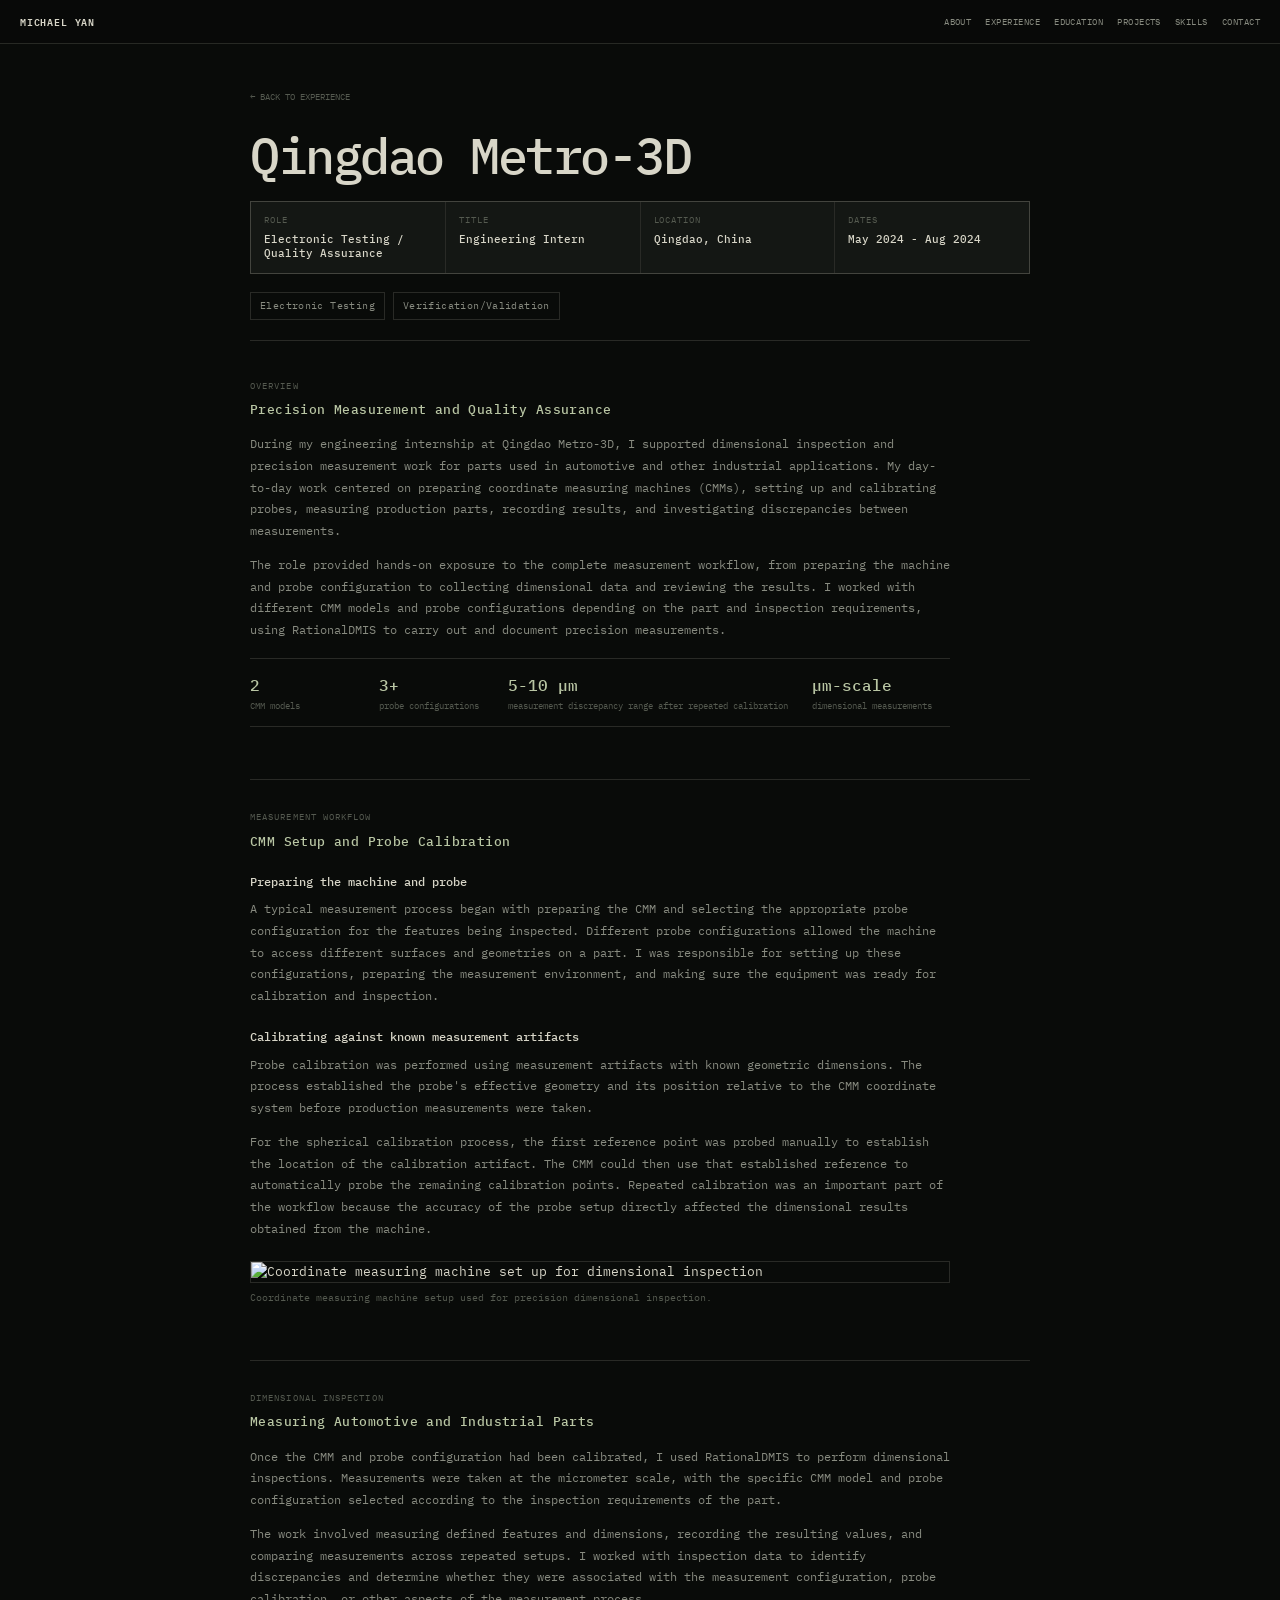
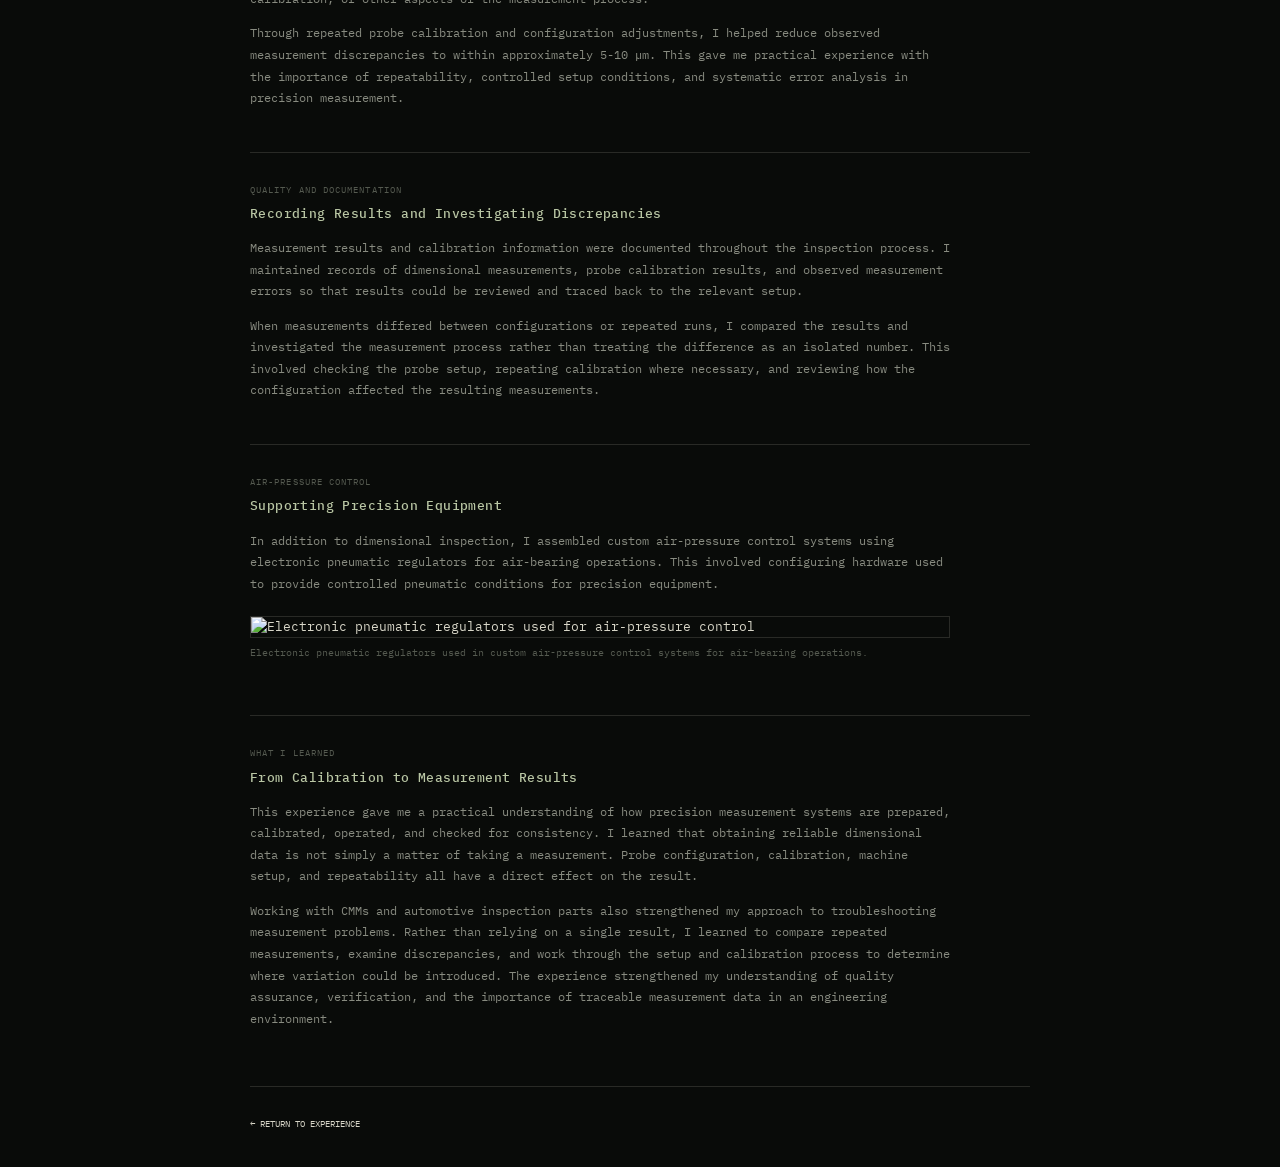
==== experience/qingdao-metro-3d.html @ 8ee35f0a "Add files via upload" ====
<!DOCTYPE html>
<html lang="en">
<head>
  <meta charset="UTF-8">
  <meta name="viewport" content="width=device-width, initial-scale=1.0">
  <meta name="description" content="Qingdao Metro-3D — Michael Yan engineering experience.">
  <title>Qingdao Metro-3D | Michael Yan</title>
  <link rel="stylesheet" href="../style.css">
</head>
<body>
  <div class="background" aria-hidden="true"></div>

  <header class="topbar">
    <a href="../index.html#about" class="wordmark">MICHAEL YAN</a>
    <nav class="topnav" aria-label="Main navigation">
      <a href="../index.html#about">ABOUT</a>
      <a href="../index.html#experience">EXPERIENCE</a>
      <a href="../index.html#education">EDUCATION</a>
      <a href="../index.html#projects">PROJECTS</a>
      <a href="../index.html#skills">SKILLS</a>
      <a href="../index.html#contact">CONTACT</a>
    </nav>
  </header>

  <main class="project-page">
    <div class="project-wrap">
      <a class="project-crumb" href="../index.html#experience">← BACK TO EXPERIENCE</a>

      <header class="project-header">
        <h1>Qingdao Metro-3D</h1>

        <div class="experience-meta-grid">
          <div class="experience-meta-item">
            <span>ROLE</span>
            <strong>Electronic Testing / Quality Assurance</strong>
          </div>
          <div class="experience-meta-item">
            <span>TITLE</span>
            <strong>Engineering Intern</strong>
          </div>
          <div class="experience-meta-item">
            <span>LOCATION</span>
            <strong>Qingdao, China</strong>
          </div>
          <div class="experience-meta-item">
            <span>DATES</span>
            <strong>May 2024 - Aug 2024</strong>
          </div>
        </div>

        <div class="experience-skills" aria-label="Skills">
          <span class="experience-skill">Electronic Testing</span>
          <span class="experience-skill">Verification/Validation</span>
        </div>
      </header>

      <div class="experience-content">

        <section class="experience-section">
          <div class="experience-kicker">OVERVIEW</div>
          <h2>Precision Measurement and Quality Assurance</h2>
          <p>
            During my engineering internship at Qingdao Metro-3D, I supported dimensional
            inspection and precision measurement work for parts used in automotive and
            other industrial applications. My day-to-day work centered on preparing
            coordinate measuring machines (CMMs), setting up and calibrating probes,
            measuring production parts, recording results, and investigating discrepancies
            between measurements.
          </p>
          <p>
            The role provided hands-on exposure to the complete measurement workflow,
            from preparing the machine and probe configuration to collecting dimensional
            data and reviewing the results. I worked with different CMM models and probe
            configurations depending on the part and inspection requirements, using
            RationalDMIS to carry out and document precision measurements.
          </p>

          <div class="experience-stat-row">
            <div class="experience-stat">
              <strong>2</strong>
              <span>CMM models</span>
            </div>
            <div class="experience-stat">
              <strong>3+</strong>
              <span>probe configurations</span>
            </div>
            <div class="experience-stat">
              <strong>5-10 µm</strong>
              <span>measurement discrepancy range after repeated calibration</span>
            </div>
            <div class="experience-stat">
              <strong>µm-scale</strong>
              <span>dimensional measurements</span>
            </div>
          </div>
        </section>

        <section class="experience-section">
          <div class="experience-kicker">MEASUREMENT WORKFLOW</div>
          <h2>CMM Setup and Probe Calibration</h2>

          <h3>Preparing the machine and probe</h3>
          <p>
            A typical measurement process began with preparing the CMM and selecting the
            appropriate probe configuration for the features being inspected. Different
            probe configurations allowed the machine to access different surfaces and
            geometries on a part. I was responsible for setting up these configurations,
            preparing the measurement environment, and making sure the equipment was
            ready for calibration and inspection.
          </p>

          <h3>Calibrating against known measurement artifacts</h3>
          <p>
            Probe calibration was performed using measurement artifacts with known
            geometric dimensions. The process established the probe's effective geometry
            and its position relative to the CMM coordinate system before production
            measurements were taken.
          </p>
          <p>
            For the spherical calibration process, the first reference point was probed
            manually to establish the location of the calibration artifact. The CMM could
            then use that established reference to automatically probe the remaining
            calibration points. Repeated calibration was an important part of the workflow
            because the accuracy of the probe setup directly affected the dimensional
            results obtained from the machine.
          </p>

          <figure class="experience-figure">
            <img src="images/cmm-inspection-setup.png"
                 alt="Coordinate measuring machine set up for dimensional inspection">
            <figcaption>
              Coordinate measuring machine setup used for precision dimensional inspection.
            </figcaption>
          </figure>
        </section>

        <section class="experience-section">
          <div class="experience-kicker">DIMENSIONAL INSPECTION</div>
          <h2>Measuring Automotive and Industrial Parts</h2>
          <p>
            Once the CMM and probe configuration had been calibrated, I used RationalDMIS
            to perform dimensional inspections. Measurements were taken at the micrometer
            scale, with the specific CMM model and probe configuration selected according
            to the inspection requirements of the part.
          </p>
          <p>
            The work involved measuring defined features and dimensions, recording the
            resulting values, and comparing measurements across repeated setups. I worked
            with inspection data to identify discrepancies and determine whether they were
            associated with the measurement configuration, probe calibration, or other
            aspects of the measurement process.
          </p>
          <p>
            Through repeated probe calibration and configuration adjustments, I helped
            reduce observed measurement discrepancies to within approximately 5-10 µm.
            This gave me practical experience with the importance of repeatability,
            controlled setup conditions, and systematic error analysis in precision
            measurement.
          </p>
        </section>

        <section class="experience-section">
          <div class="experience-kicker">QUALITY AND DOCUMENTATION</div>
          <h2>Recording Results and Investigating Discrepancies</h2>
          <p>
            Measurement results and calibration information were documented throughout
            the inspection process. I maintained records of dimensional measurements,
            probe calibration results, and observed measurement errors so that results
            could be reviewed and traced back to the relevant setup.
          </p>
          <p>
            When measurements differed between configurations or repeated runs, I compared
            the results and investigated the measurement process rather than treating the
            difference as an isolated number. This involved checking the probe setup,
            repeating calibration where necessary, and reviewing how the configuration
            affected the resulting measurements.
          </p>
        </section>

        <section class="experience-section">
          <div class="experience-kicker">AIR-PRESSURE CONTROL</div>
          <h2>Supporting Precision Equipment</h2>
          <p>
            In addition to dimensional inspection, I assembled custom air-pressure control
            systems using electronic pneumatic regulators for air-bearing operations. This
            involved configuring hardware used to provide controlled pneumatic conditions
            for precision equipment.
          </p>

          <figure class="experience-figure">
            <img src="images/air-pressure-regulators.jpg"
                 alt="Electronic pneumatic regulators used for air-pressure control">
            <figcaption>
              Electronic pneumatic regulators used in custom air-pressure control systems
              for air-bearing operations.
            </figcaption>
          </figure>
        </section>

        <section class="experience-section">
          <div class="experience-kicker">WHAT I LEARNED</div>
          <h2>From Calibration to Measurement Results</h2>
          <p>
            This experience gave me a practical understanding of how precision measurement
            systems are prepared, calibrated, operated, and checked for consistency. I
            learned that obtaining reliable dimensional data is not simply a matter of
            taking a measurement. Probe configuration, calibration, machine setup, and
            repeatability all have a direct effect on the result.
          </p>
          <p>
            Working with CMMs and automotive inspection parts also strengthened my approach
            to troubleshooting measurement problems. Rather than relying on a single result,
            I learned to compare repeated measurements, examine discrepancies, and work
            through the setup and calibration process to determine where variation could
            be introduced. The experience strengthened my understanding of quality assurance,
            verification, and the importance of traceable measurement data in an engineering
            environment.
          </p>
        </section>

      </div>

      <div class="project-footer">
        <a class="back-next" href="../index.html#experience">← RETURN TO EXPERIENCE</a>
      </div>
    </div>
  </main>
</body>
</html>
---- style.css ----
@import url('https://fonts.googleapis.com/css2?family=IBM+Plex+Mono:wght@400;500;600&display=swap');

:root {
  --bg: #090b09;
  --panel: rgba(13, 16, 13, .72);
  --text: #d8d6c8;
  --muted: #888b80;
  --dim: #555a50;
  --line: rgba(205, 205, 185, .16);
  --accent: #b9c6a4;
  --max: 820px;
}

* { box-sizing: border-box; margin: 0; padding: 0; }
html { scroll-behavior: smooth; background: var(--bg); }
body {
  color: var(--text);
  background: var(--bg);
  font-family: "IBM Plex Mono", monospace;
  line-height: 1.5;
  font-size: 13px;
}
a { color: inherit; text-decoration: none; }

.background {
  position: fixed;
  inset: 0;
  z-index: -1;
  background:
    radial-gradient(circle at 70% 10%, rgba(82, 99, 76, .12), transparent 34%),
    radial-gradient(circle at 10% 80%, rgba(70, 77, 62, .09), transparent 32%),
    linear-gradient(135deg, #0b0e0b, #121712 55%, #080a08);
}
.background::after {
  content: "";
  position: absolute;
  inset: 0;
  opacity: .035;
  background: repeating-linear-gradient(0deg, transparent 0 4px, #fff 5px);
  pointer-events: none;
}

.topbar {
  position: sticky;
  top: 0;
  z-index: 10;
  min-height: 44px;
  display: flex;
  align-items: center;
  justify-content: space-between;
  gap: 24px;
  padding: 0 20px;
  background: rgba(8, 10, 8, .88);
  border-bottom: 1px solid var(--line);
  backdrop-filter: blur(10px);
}
.wordmark { font-weight: 600; letter-spacing: .08em; font-size: .64rem; }
.topnav { display: flex; flex-wrap: wrap; justify-content: flex-end; gap: 14px; }
.topnav a { color: var(--muted); font-size: .58rem; letter-spacing: .05em; }
.topnav a:hover { color: var(--text); }

main { width: min(var(--max), calc(100% - 40px)); margin: 0 auto; }
.intro { min-height: 45vh; display: flex; flex-direction: column; justify-content: center; padding: 42px 0 36px; }
.status { color: var(--dim); font-size: .58rem; letter-spacing: .12em; }
h1 { margin: 6px 0 8px; font-size: clamp(1.9rem, 5vw, 3.3rem); line-height: .95; font-weight: 500; letter-spacing: -.05em; }
.intro-role { color: var(--accent); font-size: .64rem; }
.intro-text { max-width: 650px; margin-top: 10px; color: var(--muted); font-size: .72rem; }
.quick-links { display: flex; gap: 16px; flex-wrap: wrap; margin-top: 14px; }
.quick-links a { color: var(--text); font-size: .64rem; border-bottom: 1px solid var(--line); padding-bottom: 4px; }
.quick-links a:hover { color: var(--accent); border-color: var(--accent); }

.section { padding: 28px 0; scroll-margin-top: 70px; }
.section.compact { padding: 22px 0; }
.section-head { display: flex; align-items: baseline; gap: 12px; margin-bottom: 10px; }
.section-head span { color: var(--dim); font-size: .58rem; }
h2 { font-size: .92rem; font-weight: 500; letter-spacing: .02em; }
h3 { font-size: .9rem; font-weight: 500; }
p { color: var(--muted); font-size: .75rem; }
.muted { color: var(--dim); font-size: .58rem; white-space: nowrap; }

.simple-row { display: flex; justify-content: space-between; align-items: flex-start; gap: 30px; padding: 9px 0; }
.simple-row p { margin-top: 6px; max-width: 700px; }


.experience-row {
  display: grid;
  grid-template-columns: 1fr 28px;
  gap: 14px;
  align-items: start;
  padding: 11px 4px;
  border-bottom: 1px solid var(--line);
}
.experience-row:hover { background: rgba(180, 190, 160, .035); }
.experience-main p { max-width: 700px; margin-top: 8px; }
.experience-row:hover .arrow { color: var(--accent); }

.project-row { display: grid; grid-template-columns: 1fr 28px; gap: 14px; align-items: start; padding: 11px 4px; border-bottom: 1px solid var(--line); }
.project-row:hover { background: rgba(180, 190, 160, .035); }
.project-row h3 { margin-bottom: 4px; }
.project-row p { max-width: 680px; }
.arrow { color: var(--dim); font-size: .9rem; }
.project-row:hover .arrow { color: var(--accent); }

.skill-line { display: grid; grid-template-columns: 110px 1fr; gap: 14px; padding: 6px 0; border-bottom: 1px solid var(--line); }
.skill-line span { color: var(--text); font-size: .64rem; }
.skill-line p { font-size: .7rem; }

.contact { padding-bottom: 35px; }
.contact > p { max-width: 600px; }
.contact-links { display: flex; flex-wrap: wrap; gap: 22px; margin-top: 10px; }
.contact-links a { color: var(--text); font-size: .64rem; }
.contact-links a:hover { color: var(--accent); }

footer { padding: 16px; border-top: 1px solid var(--line); color: var(--dim); text-align: center; font-size: .55rem; letter-spacing: .08em; }

/* Project detail pages */
.project-page { min-height: 100vh; }
.project-wrap { width: min(780px, 100%); margin: 0 auto; padding: 42px 0 36px; }
.project-crumb { color: var(--dim); font-size: .58rem; }
.project-crumb:hover { color: var(--text); }
.project-header { padding: 26px 0 20px; border-bottom: 1px solid var(--line); }
.project-header h1 { font-size: clamp(1.8rem, 5vw, 3.1rem); margin: 0 0 8px; }
.project-intro { max-width: 650px; font-size: .82rem; color: var(--muted); }
.project-section-title { margin: 20px 0 8px; color: var(--dim); font-size: .58rem; letter-spacing: .1em; }
.detail-grid { display: grid; grid-template-columns: repeat(2, 1fr); gap: 1px; background: var(--line); border: 1px solid var(--line); }
.detail-box { padding: 13px; background: var(--panel); }
.detail-box h2 { font-size: .7rem; color: var(--text); margin-bottom: 10px; letter-spacing: .06em; }
.detail-box p { font-size: .7rem; }
.project-footer { display: flex; justify-content: space-between; gap: 20px; padding-top: 30px; margin-top: 14px; border-top: 1px solid var(--line); }
.back-next { font-size: .58rem; }
.back-next:hover { color: var(--accent); }

@media (max-width: 700px) {
  .topbar { padding: 9px 15px; align-items: center; }
  .topnav { gap: 8px 12px; }
  .topnav a { font-size: .55rem; }
  main { width: min(100% - 30px, var(--max)); }
  .intro { min-height: 52vh; padding: 48px 0 35px; }
  .simple-row { display: block; }
  .muted { display: block; margin-top: 12px; }
  .detail-grid { grid-template-columns: 1fr; }
  .project-wrap { padding: 50px 15px 45px; }
  .project-header { padding-top: 32px; }
}

@media (prefers-reduced-motion: reduce) { html { scroll-behavior: auto; } }

/* v8 refinements */
.section { margin-top: 72px; margin-bottom: 72px; }
.section-heading { margin-bottom: 22px; }
.education-entry, .experience-entry { padding: 18px 0; }
.experience-header { display:flex; justify-content:space-between; align-items:baseline; gap:28px; }
.experience-header h3 { margin:0; font-weight:500; }
.experience-meta { display:flex; justify-content:space-between; gap:20px; margin-top:5px; font-size:.86rem; opacity:.7; }
.coursework { margin-top:30px; }
.course-list { display:grid; grid-template-columns:repeat(2,minmax(0,1fr)); gap:18px 34px; }
.course { padding-top:12px; border-top:1px solid rgba(255,255,255,.12); }
.course strong { font-weight:500; }
.course p { margin:5px 0 0; line-height:1.45; opacity:.72; }
@media (max-width:700px) {
  .section { margin-top:54px; margin-bottom:54px; }
  .experience-header, .experience-meta { flex-direction:column; gap:4px; }
  .course-list { grid-template-columns:1fr; }
}

/* v9 refinements: compact technical portfolio, inspired by the reference site's hierarchy */
.section { margin-top: 82px; margin-bottom: 82px; }
.section-heading { display:flex; align-items:center; gap:14px; margin-bottom:24px; }
.section-heading h2 { margin:0; font-size:.78rem; letter-spacing:.16em; font-weight:500; }
.section-rule { height:1px; flex:1; background:rgba(255,255,255,.14); }
.education-header, .experience-header { display:flex; align-items:baseline; justify-content:space-between; gap:24px; }
.education-header h3, .experience-header h3 { margin:0; font-weight:500; }
.education-header span, .experience-meta { color:rgba(255,255,255,.64); font-size:.82rem; }
.experience-meta { display:flex; justify-content:space-between; margin-top:5px; }
.coursework { margin-top:34px; }
.coursework > h3 { margin:0 0 16px; font-size:.76rem; letter-spacing:.12em; text-transform:uppercase; font-weight:500; }
.course-list { display:grid; grid-template-columns:repeat(2,minmax(0,1fr)); gap:20px 36px; }
.course { border-top:1px solid rgba(255,255,255,.14); padding-top:12px; }
.course strong { font-weight:500; }
.course p { margin:5px 0 0; color:rgba(255,255,255,.64); line-height:1.5; }
.skills-list > div { padding:12px 0; }
.skills-list > div + div { border-top:1px solid rgba(255,255,255,.14); }
.skills-list > div:last-child { border-bottom:1px solid rgba(255,255,255,.14); }
.skills-list span { display:block; font-size:.72rem; letter-spacing:.12em; opacity:.65; }
.skills-list p { margin:4px 0 0; }
@media (max-width:700px) {
  .section { margin-top:58px; margin-bottom:58px; 
  .experience-row { grid-template-columns: 1fr; }
  .experience-row .arrow { display: none; }
}
  .education-header, .experience-header, .experience-meta { flex-direction:column; align-items:flex-start; gap:5px; }
  .course-list { grid-template-columns:1fr; }
}


/* v11 refinements */
.education-entry {
  padding-top: 0;
}

.contact-location {
  display: flex;
  align-items: baseline;
  gap: 14px;
  padding: 12px 0;
  border-top: 1px solid var(--line);
  border-bottom: 1px solid var(--line);
}

.contact-location span {
  font-size: .64rem;
  letter-spacing: .12em;
  color: var(--dim);
}

.contact-location strong {
  font-size: .72rem;
  font-weight: 500;
}

.contact-links {
  margin-top: 16px;
  gap: 18px 22px;
}

@media (max-width:700px) {
  .contact-location {
    align-items: flex-start;
    flex-direction: column;
    gap: 4px;
  }
}

/* v12 contact header refinement */
.contact-intro {
  padding-top: 0;
}

.contact-intro p {
  margin: 0;
}

/* v13 project write-up / article */
.write-up { margin-top: 8px; }
.article-section { padding-top: 30px; margin-top: 30px; border-top: 1px solid var(--line); }
.article-section:first-child { margin-top: 0; }
.article-kicker { color: var(--dim); font-size: .58rem; letter-spacing: .12em; margin-bottom: 6px; }
.article-section h2 { font-size: .82rem; letter-spacing: .04em; font-weight: 500; color: var(--accent); margin-bottom: 14px; }
.article-section h3 { font-size: .76rem; font-weight: 500; color: var(--text); margin: 24px 0 8px; }
.article-section p { color: var(--muted); font-size: .78rem; line-height: 1.75; max-width: 700px; margin-bottom: 13px; }
.article-section ul { max-width: 700px; margin: 0 0 13px; padding-left: 18px; }
.article-section li { color: var(--muted); font-size: .78rem; line-height: 1.7; margin-bottom: 8px; }
.article-section strong { color: var(--text); font-weight: 500; }
.stat-row { display: flex; flex-wrap: wrap; gap: 24px; margin: 6px 0 20px; padding: 14px 0; border-top: 1px solid var(--line); border-bottom: 1px solid var(--line); max-width: 700px; }
.stat-row div { min-width: 120px; }
.stat-row strong { display: block; font-size: 1rem; color: var(--accent); font-weight: 500; }
.stat-row span { font-size: .6rem; color: var(--dim); letter-spacing: .06em; }

.article-figure { margin: 20px 0 24px; max-width: 720px; }
.article-figure.figure-pair { display: grid; grid-template-columns: 1fr 1fr; gap: 14px; max-width: 720px; }
.image-placeholder {
  border: 1px dashed var(--line);
  background: rgba(185, 198, 164, .035);
  color: var(--dim);
  font-size: .62rem;
  letter-spacing: .03em;
  line-height: 1.6;
  padding: 30px 16px;
  text-align: center;
  min-height: 90px;
  display: flex;
  align-items: center;
  justify-content: center;
}
.image-placeholder b { color: var(--muted); font-weight: 500; }
.article-figure figcaption { margin-top: 8px; font-size: .62rem; color: var(--dim); line-height: 1.5; }

@media (max-width: 700px) {
  .article-figure.figure-pair { grid-template-columns: 1fr; }
}


/* Qingdao experience page */
.experience-meta-grid {
  display: grid;
  grid-template-columns: repeat(4, minmax(0, 1fr));
  gap: 1px;
  margin-top: 22px;
  background: var(--line);
  border: 1px solid var(--line);
}
.experience-meta-item {
  background: var(--panel);
  padding: 12px 13px;
}
.experience-meta-item span {
  display: block;
  color: var(--dim);
  font-size: .54rem;
  letter-spacing: .11em;
  margin-bottom: 5px;
}
.experience-meta-item strong {
  display: block;
  color: var(--text);
  font-size: .67rem;
  font-weight: 500;
  line-height: 1.35;
}
.experience-skills {
  display: flex;
  flex-wrap: wrap;
  gap: 8px;
  margin-top: 18px;
}
.experience-skill {
  border: 1px solid var(--line);
  padding: 6px 9px;
  color: var(--muted);
  font-size: .6rem;
  letter-spacing: .04em;
}
.experience-content {
  margin-top: 8px;
}
.experience-section {
  padding: 30px 0;
  border-top: 1px solid var(--line);
}
.experience-section:first-child {
  border-top: 0;
}
.experience-kicker {
  color: var(--dim);
  font-size: .56rem;
  letter-spacing: .12em;
  margin-bottom: 7px;
}
.experience-section h2 {
  color: var(--accent);
  font-size: .84rem;
  font-weight: 500;
  letter-spacing: .03em;
  margin-bottom: 14px;
}
.experience-section h3 {
  color: var(--text);
  font-size: .73rem;
  font-weight: 500;
  margin: 22px 0 8px;
}
.experience-section p {
  max-width: 700px;
  color: var(--muted);
  font-size: .77rem;
  line-height: 1.75;
  margin: 0 0 13px;
}
.experience-stat-row {
  display: flex;
  flex-wrap: wrap;
  gap: 24px;
  margin: 18px 0 22px;
  padding: 14px 0;
  border-top: 1px solid var(--line);
  border-bottom: 1px solid var(--line);
  max-width: 700px;
}
.experience-stat {
  min-width: 105px;
}
.experience-stat strong {
  display: block;
  color: var(--accent);
  font-size: 1rem;
  font-weight: 500;
}
.experience-stat span {
  display: block;
  color: var(--dim);
  font-size: .58rem;
  line-height: 1.4;
  margin-top: 2px;
}
.experience-figure {
  margin: 22px 0 25px;
  max-width: 700px;
}
.experience-figure img {
  display: block;
  width: 100%;
  height: auto;
  border: 1px solid var(--line);
}
.experience-figure figcaption {
  color: var(--dim);
  font-size: .6rem;
  line-height: 1.5;
  margin-top: 8px;
}
.experience-list {
  max-width: 700px;
  margin: 0 0 14px;
  padding-left: 18px;
}
.experience-list li {
  color: var(--muted);
  font-size: .77rem;
  line-height: 1.7;
  margin-bottom: 8px;
}
@media (max-width: 700px) {
  .experience-meta-grid {
    grid-template-columns: 1fr 1fr;
  }
  .experience-stat-row {
    gap: 18px;
  }
}
@media (max-width: 430px) {
  .experience-meta-grid {
    grid-template-columns: 1fr;
  }
}
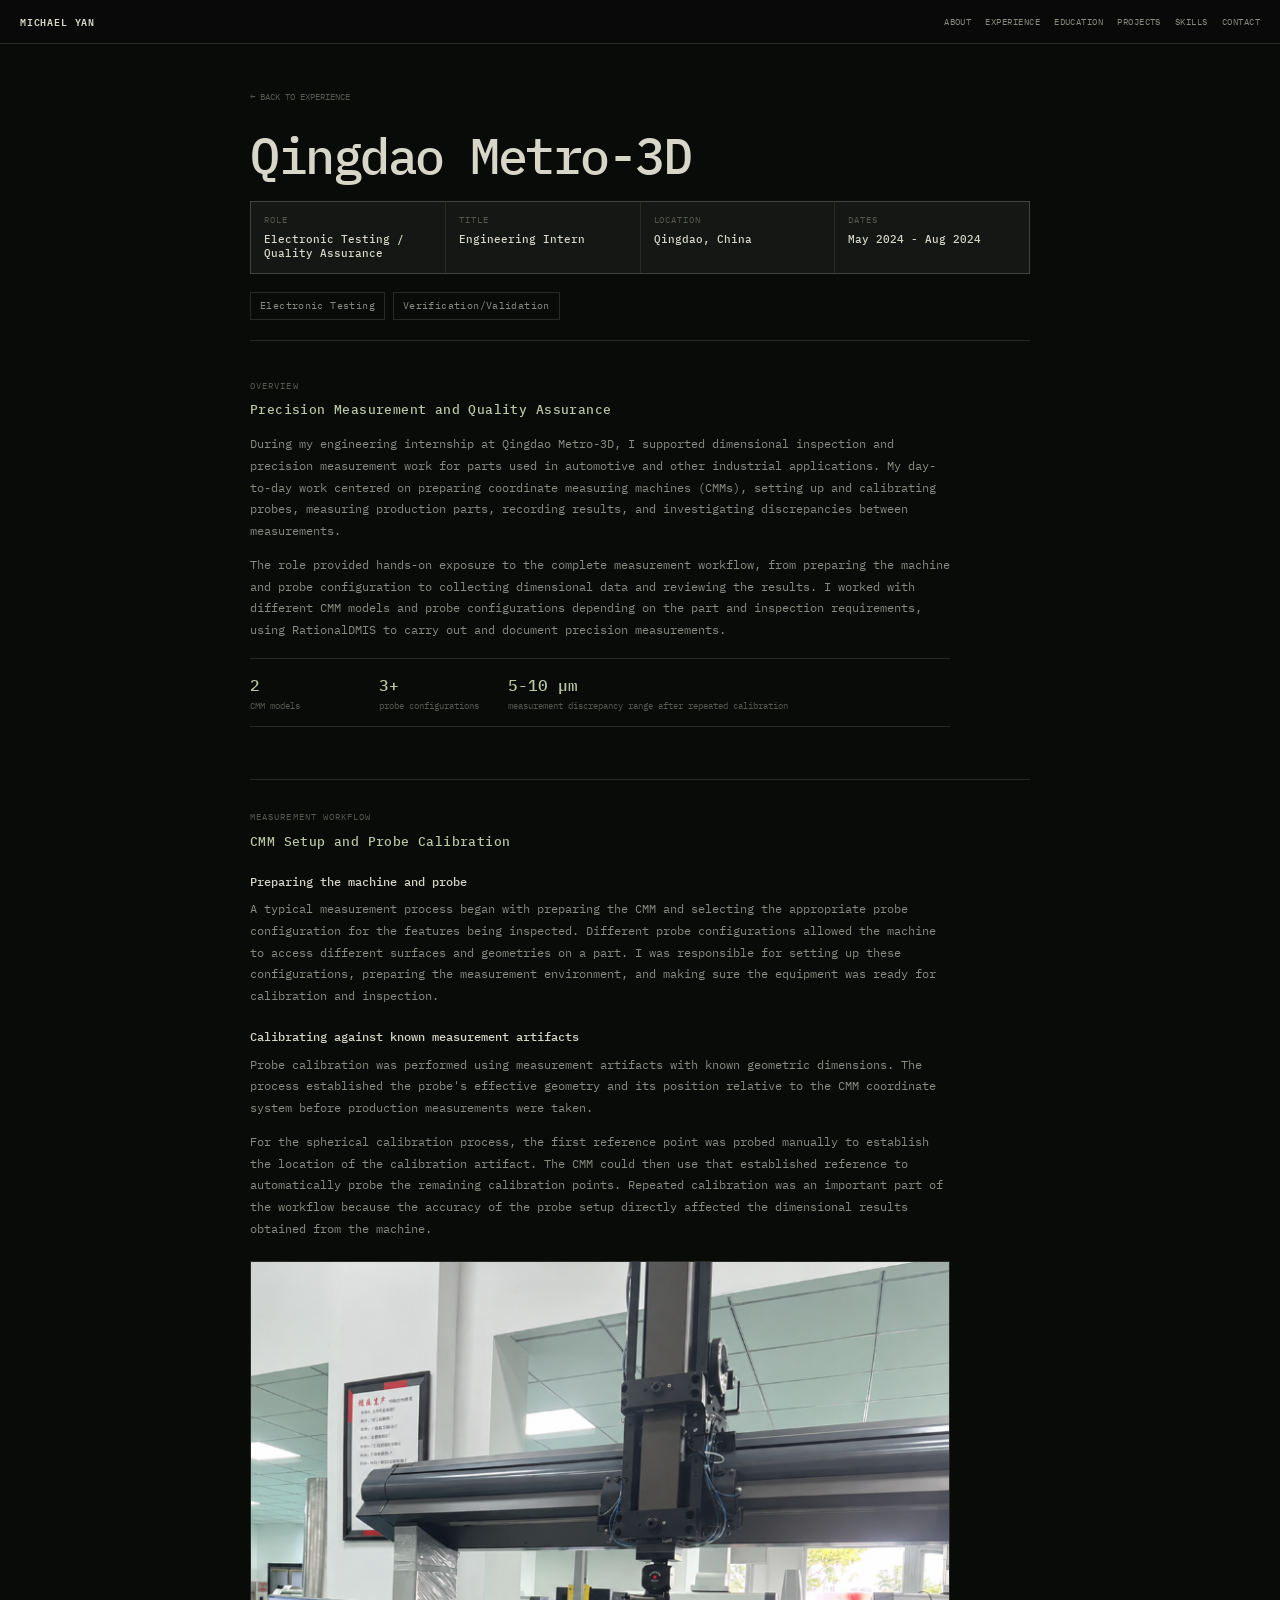
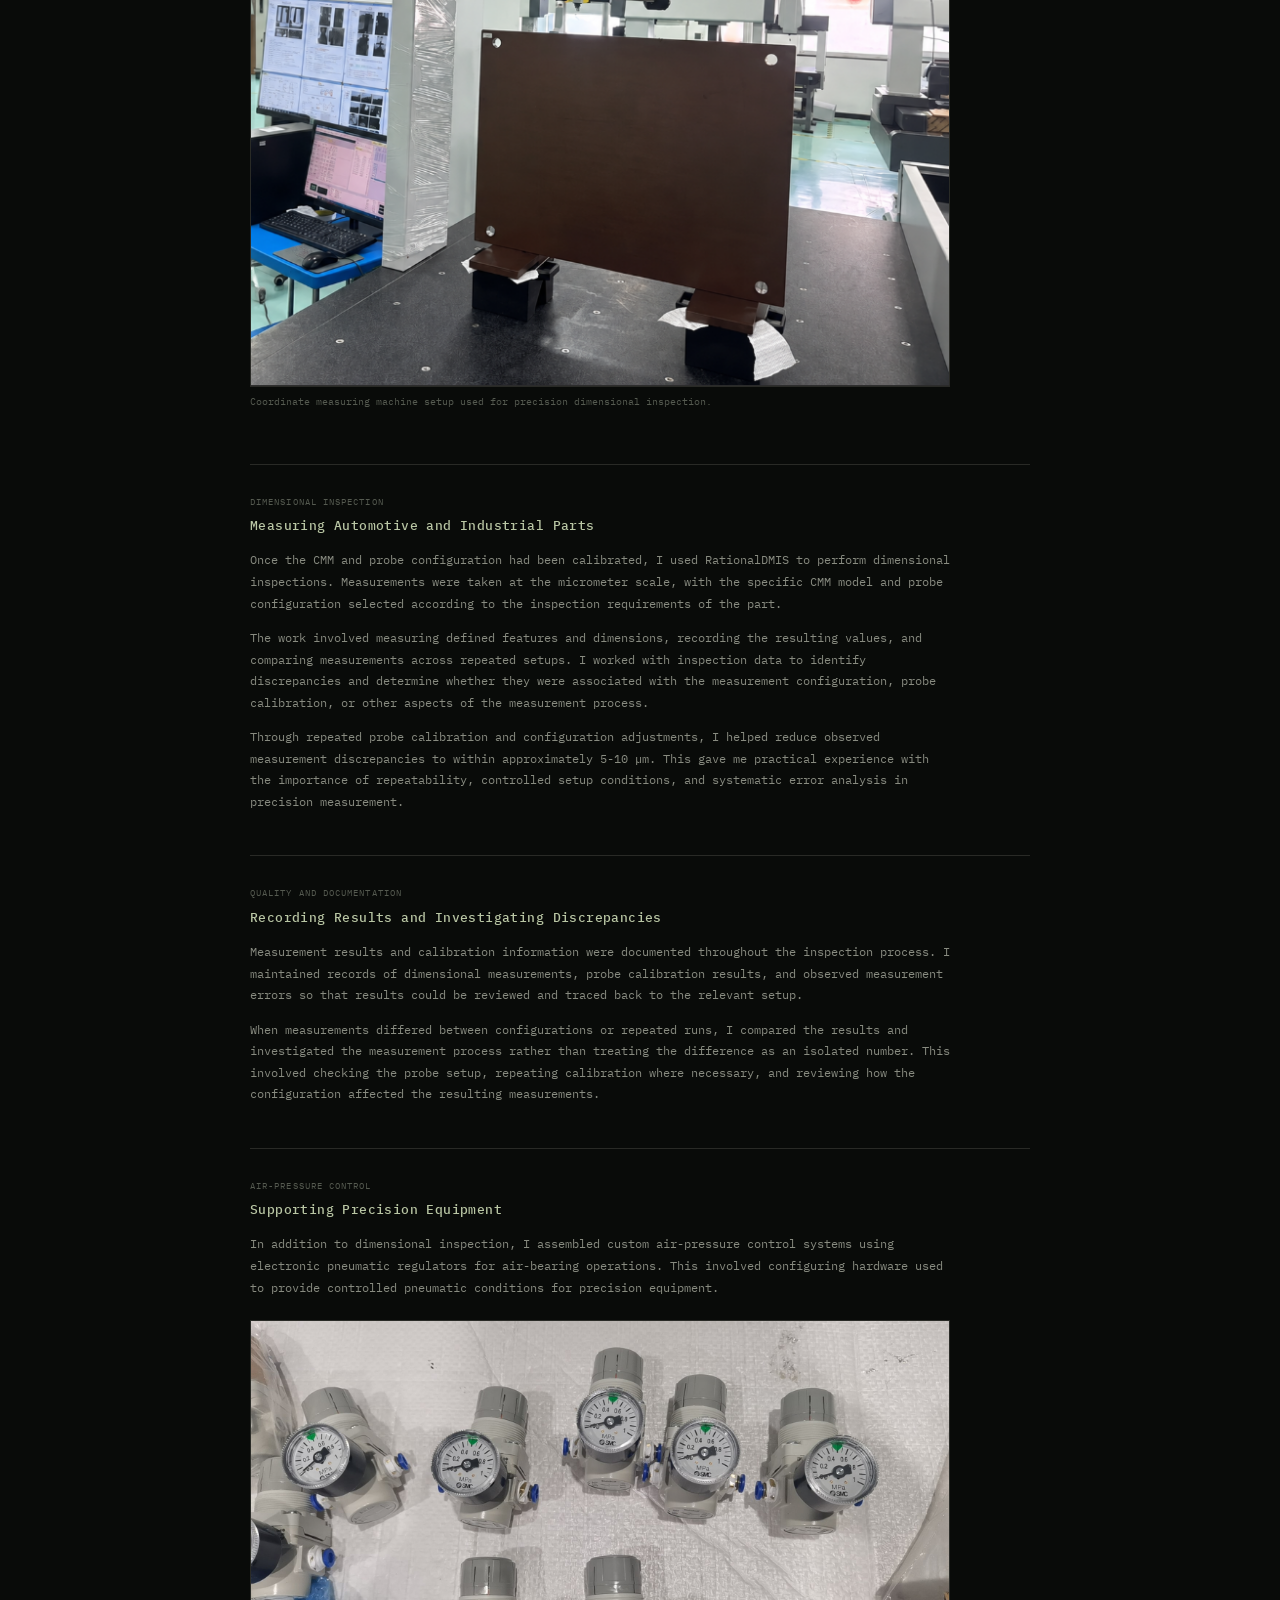
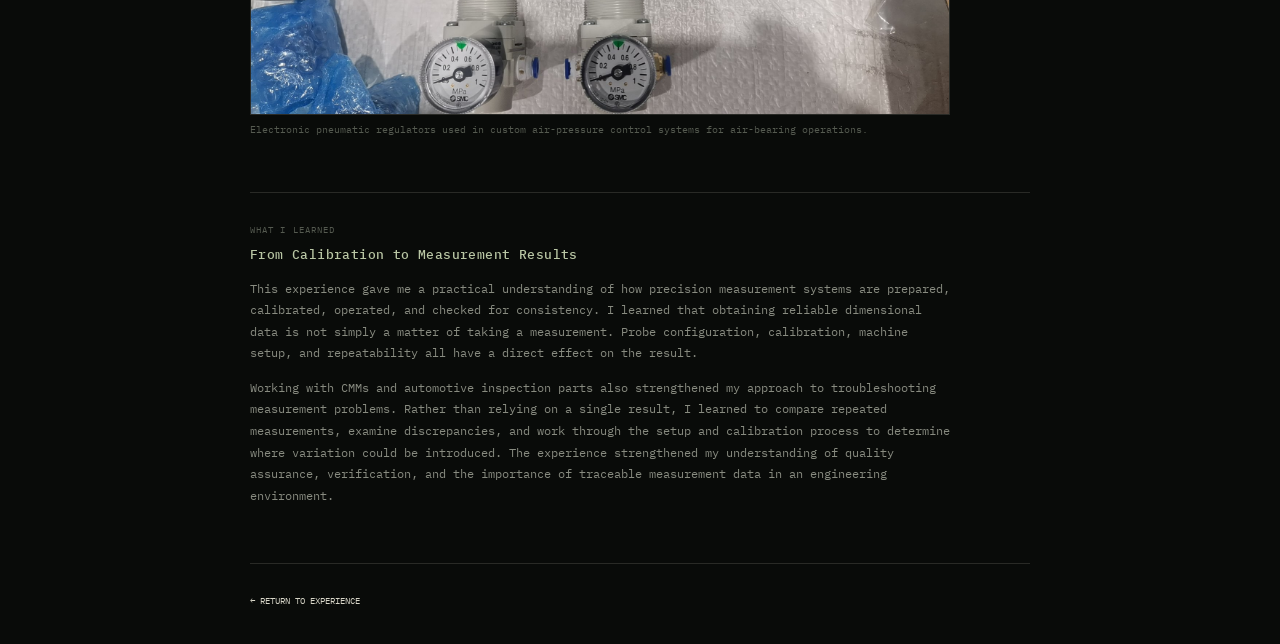
==== commit 2d872c09: "Update qingdao-metro-3d.html" ====
--- a/experience/qingdao-metro-3d.html
+++ b/experience/qingdao-metro-3d.html
@@ -88,10 +88,6 @@
               <strong>5-10 µm</strong>
               <span>measurement discrepancy range after repeated calibration</span>
             </div>
-            <div class="experience-stat">
-              <strong>µm-scale</strong>
-              <span>dimensional measurements</span>
-            </div>
           </div>
         </section>
 
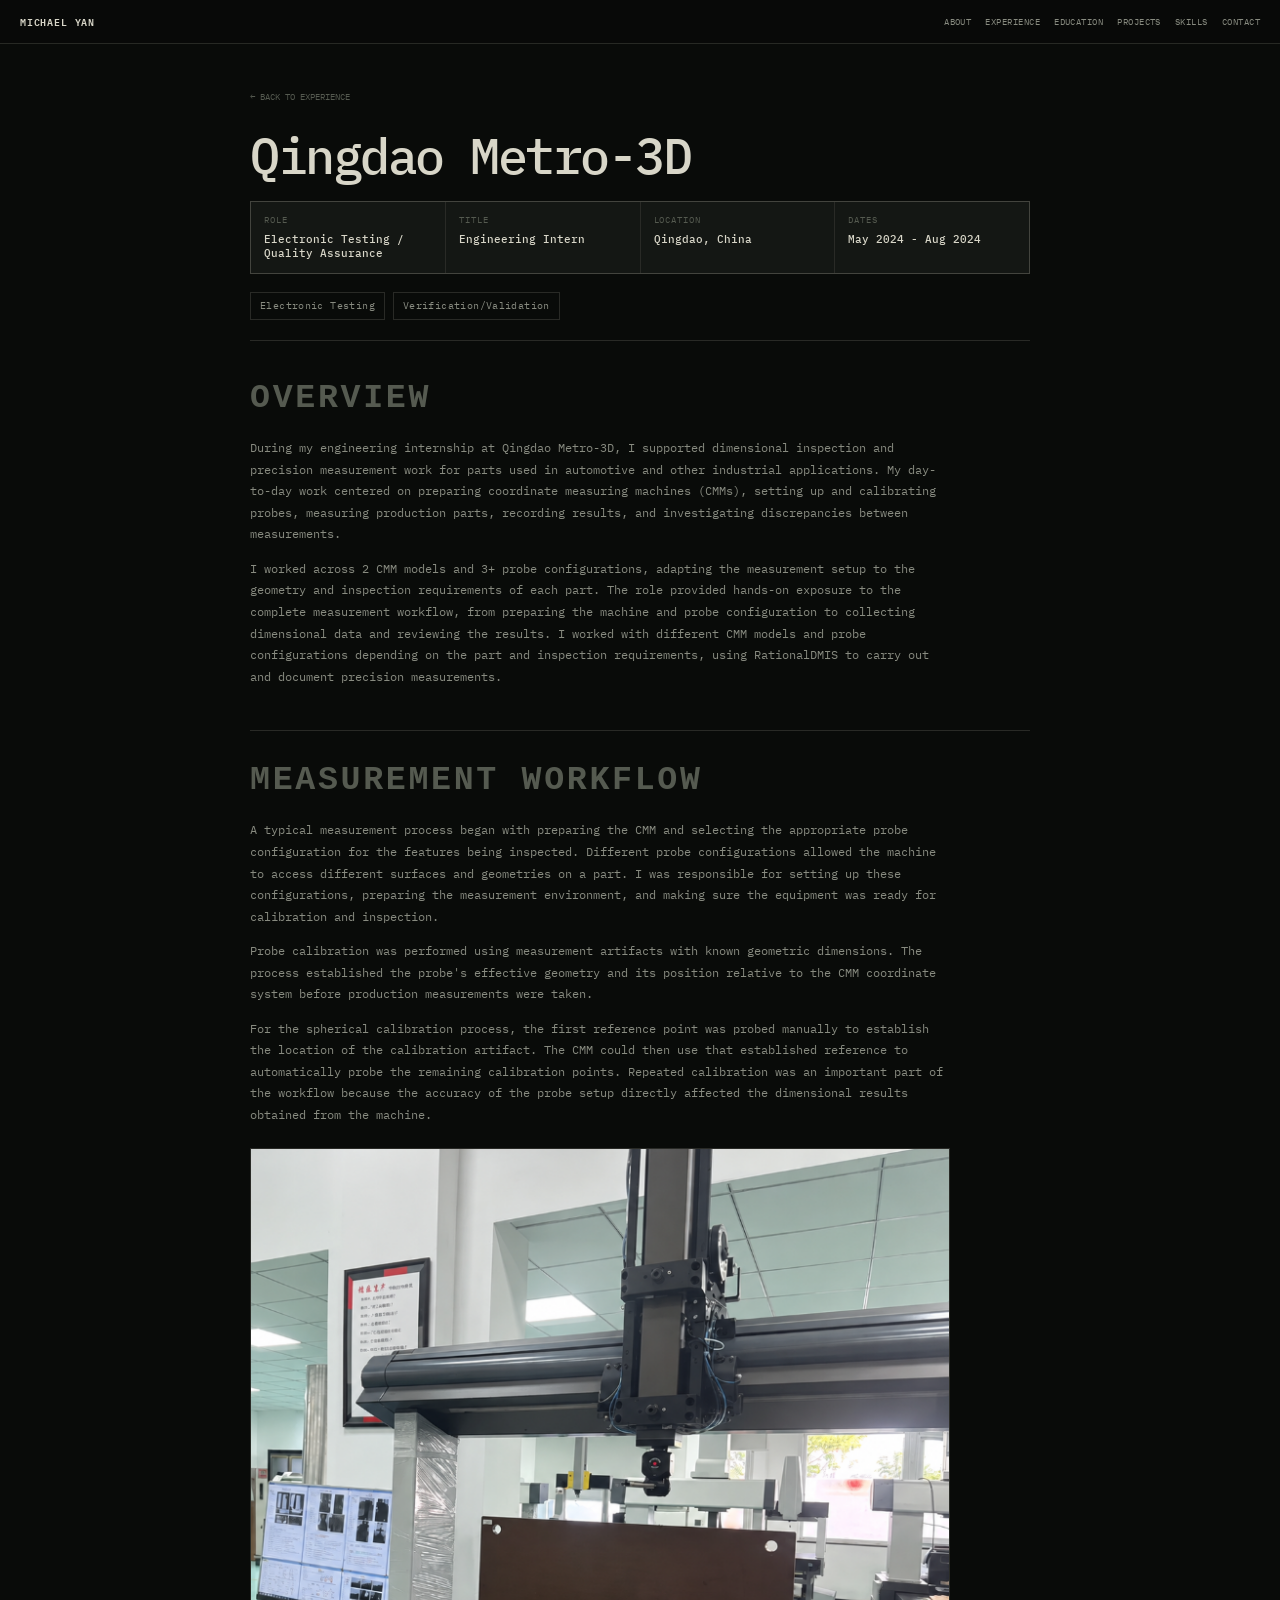
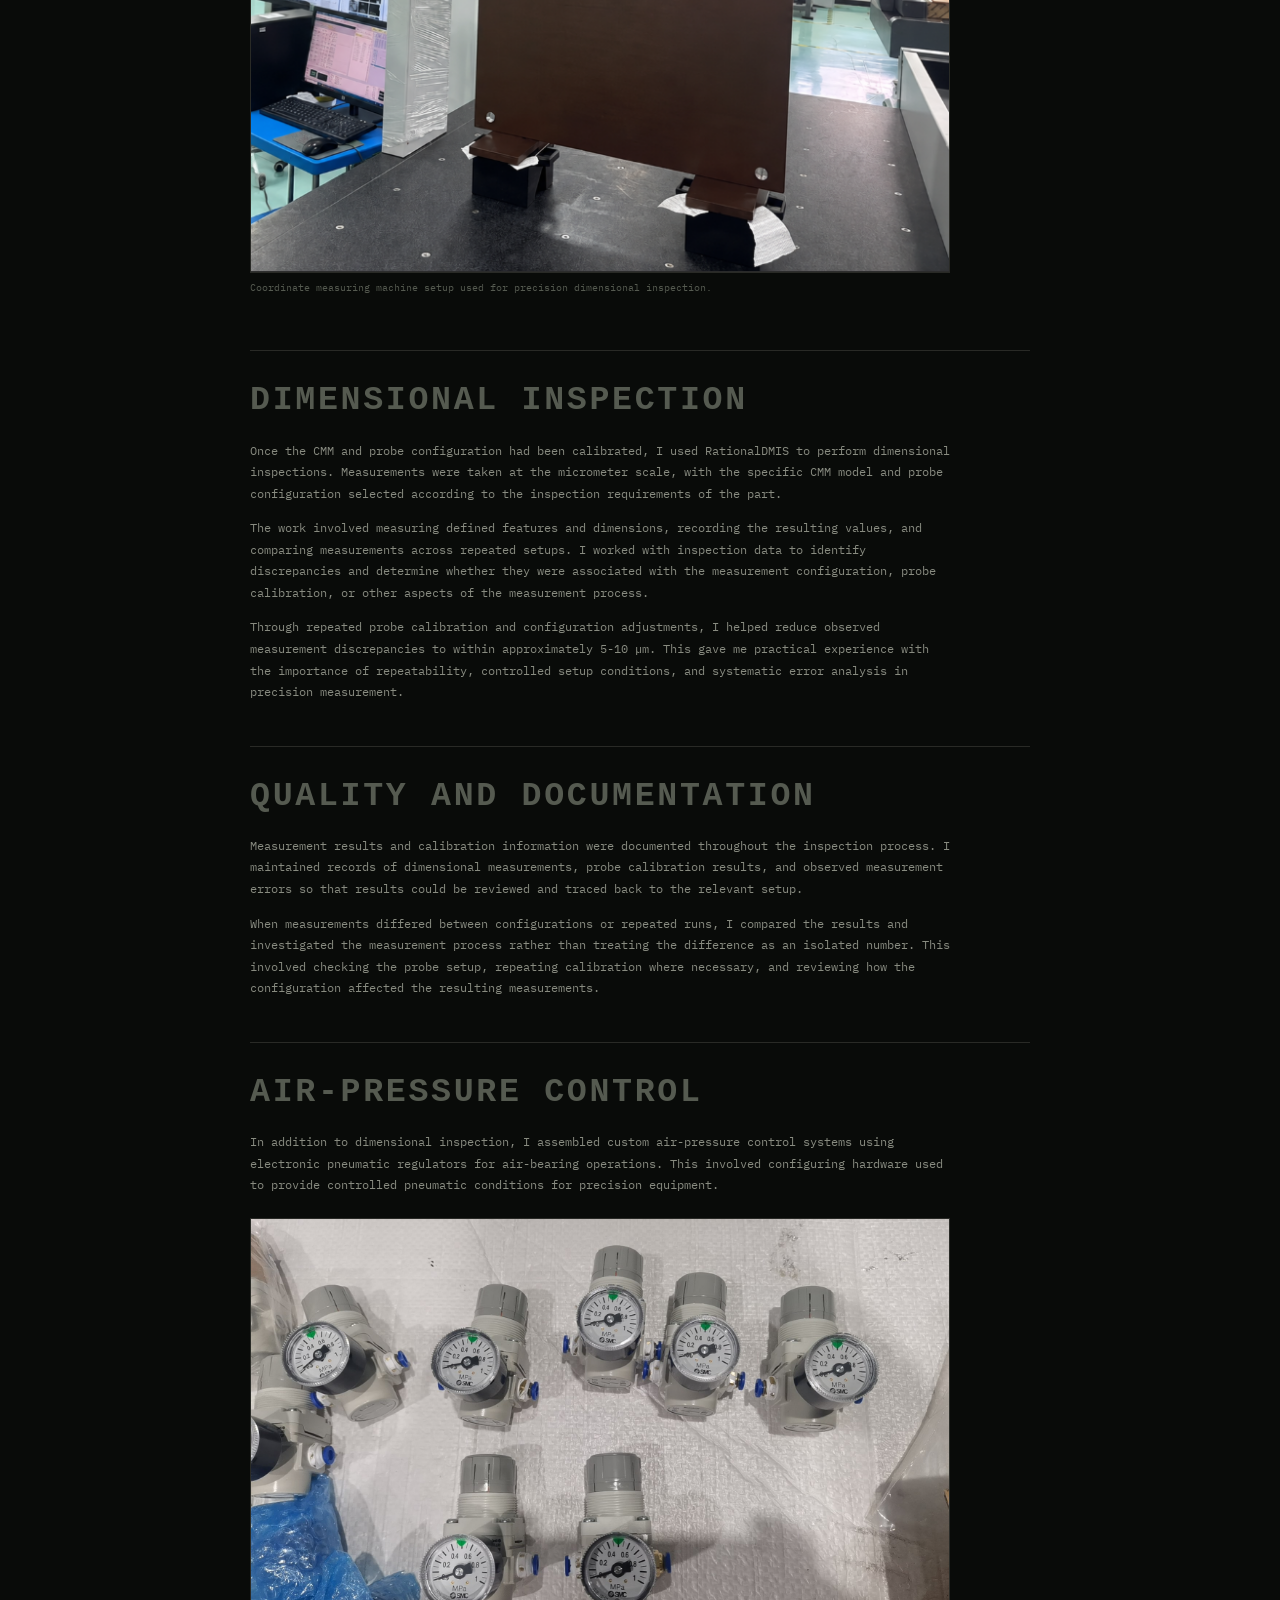
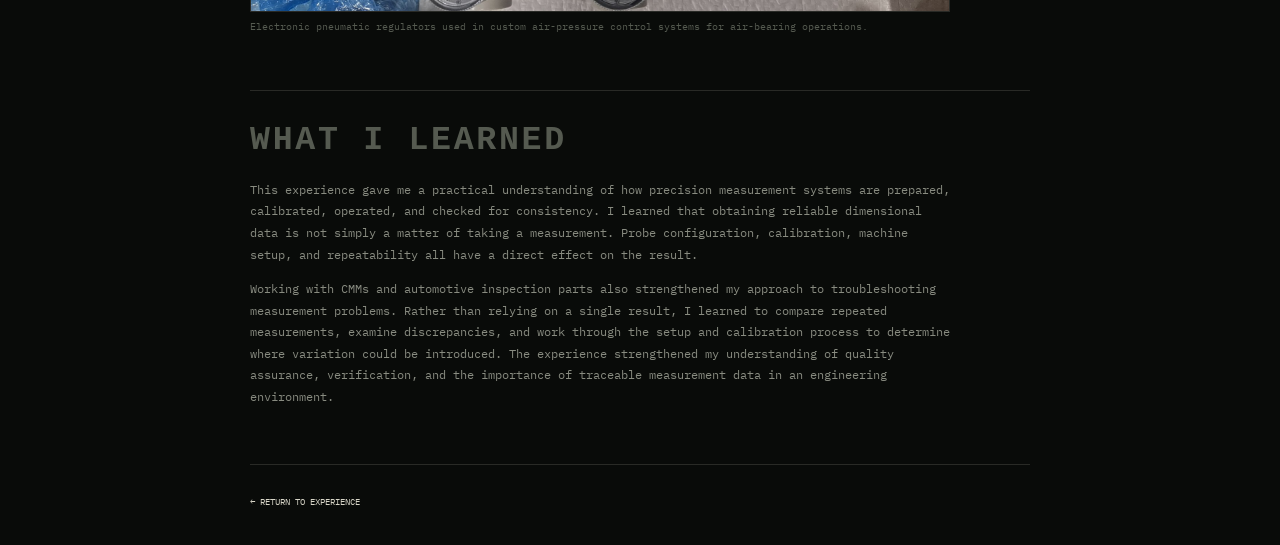
==== commit 7dd80bcf: "Rename qingdao-metro-3d-updated-v2.html to qingdao-metro-3d.html" ====
--- a/experience/qingdao-metro-3d.html
+++ b/experience/qingdao-metro-3d.html
@@ -6,6 +6,16 @@
   <meta name="description" content="Qingdao Metro-3D — Michael Yan engineering experience.">
   <title>Qingdao Metro-3D | Michael Yan</title>
   <link rel="stylesheet" href="../style.css">
+
+  <style>
+    .experience-main-heading {
+      font-size: clamp(1.45rem, 2.6vw, 2.1rem);
+      font-weight: 700;
+      letter-spacing: 0.08em;
+      line-height: 1.15;
+      margin-bottom: 1.25rem;
+    }
+  </style>
 </head>
 <body>
   <div class="background" aria-hidden="true"></div>
@@ -57,8 +67,7 @@
       <div class="experience-content">
 
         <section class="experience-section">
-          <div class="experience-kicker">OVERVIEW</div>
-          <h2>Precision Measurement and Quality Assurance</h2>
+          <div class="experience-kicker experience-main-heading">OVERVIEW</div>
           <p>
             During my engineering internship at Qingdao Metro-3D, I supported dimensional
             inspection and precision measurement work for parts used in automotive and
@@ -68,34 +77,16 @@
             between measurements.
           </p>
           <p>
-            The role provided hands-on exposure to the complete measurement workflow,
+            I worked across 2 CMM models and 3+ probe configurations, adapting the measurement setup to the geometry and inspection requirements of each part. The role provided hands-on exposure to the complete measurement workflow,
             from preparing the machine and probe configuration to collecting dimensional
             data and reviewing the results. I worked with different CMM models and probe
             configurations depending on the part and inspection requirements, using
             RationalDMIS to carry out and document precision measurements.
           </p>
-
-          <div class="experience-stat-row">
-            <div class="experience-stat">
-              <strong>2</strong>
-              <span>CMM models</span>
-            </div>
-            <div class="experience-stat">
-              <strong>3+</strong>
-              <span>probe configurations</span>
-            </div>
-            <div class="experience-stat">
-              <strong>5-10 µm</strong>
-              <span>measurement discrepancy range after repeated calibration</span>
-            </div>
-          </div>
-        </section>
-
-        <section class="experience-section">
-          <div class="experience-kicker">MEASUREMENT WORKFLOW</div>
-          <h2>CMM Setup and Probe Calibration</h2>
-
-          <h3>Preparing the machine and probe</h3>
+        </section>
+
+        <section class="experience-section">
+          <div class="experience-kicker experience-main-heading">MEASUREMENT WORKFLOW</div>
           <p>
             A typical measurement process began with preparing the CMM and selecting the
             appropriate probe configuration for the features being inspected. Different
@@ -104,8 +95,6 @@
             preparing the measurement environment, and making sure the equipment was
             ready for calibration and inspection.
           </p>
-
-          <h3>Calibrating against known measurement artifacts</h3>
           <p>
             Probe calibration was performed using measurement artifacts with known
             geometric dimensions. The process established the probe's effective geometry
@@ -131,8 +120,7 @@
         </section>
 
         <section class="experience-section">
-          <div class="experience-kicker">DIMENSIONAL INSPECTION</div>
-          <h2>Measuring Automotive and Industrial Parts</h2>
+          <div class="experience-kicker experience-main-heading">DIMENSIONAL INSPECTION</div>
           <p>
             Once the CMM and probe configuration had been calibrated, I used RationalDMIS
             to perform dimensional inspections. Measurements were taken at the micrometer
@@ -156,8 +144,7 @@
         </section>
 
         <section class="experience-section">
-          <div class="experience-kicker">QUALITY AND DOCUMENTATION</div>
-          <h2>Recording Results and Investigating Discrepancies</h2>
+          <div class="experience-kicker experience-main-heading">QUALITY AND DOCUMENTATION</div>
           <p>
             Measurement results and calibration information were documented throughout
             the inspection process. I maintained records of dimensional measurements,
@@ -174,8 +161,7 @@
         </section>
 
         <section class="experience-section">
-          <div class="experience-kicker">AIR-PRESSURE CONTROL</div>
-          <h2>Supporting Precision Equipment</h2>
+          <div class="experience-kicker experience-main-heading">AIR-PRESSURE CONTROL</div>
           <p>
             In addition to dimensional inspection, I assembled custom air-pressure control
             systems using electronic pneumatic regulators for air-bearing operations. This
@@ -194,8 +180,7 @@
         </section>
 
         <section class="experience-section">
-          <div class="experience-kicker">WHAT I LEARNED</div>
-          <h2>From Calibration to Measurement Results</h2>
+          <div class="experience-kicker experience-main-heading">WHAT I LEARNED</div>
           <p>
             This experience gave me a practical understanding of how precision measurement
             systems are prepared, calibrated, operated, and checked for consistency. I
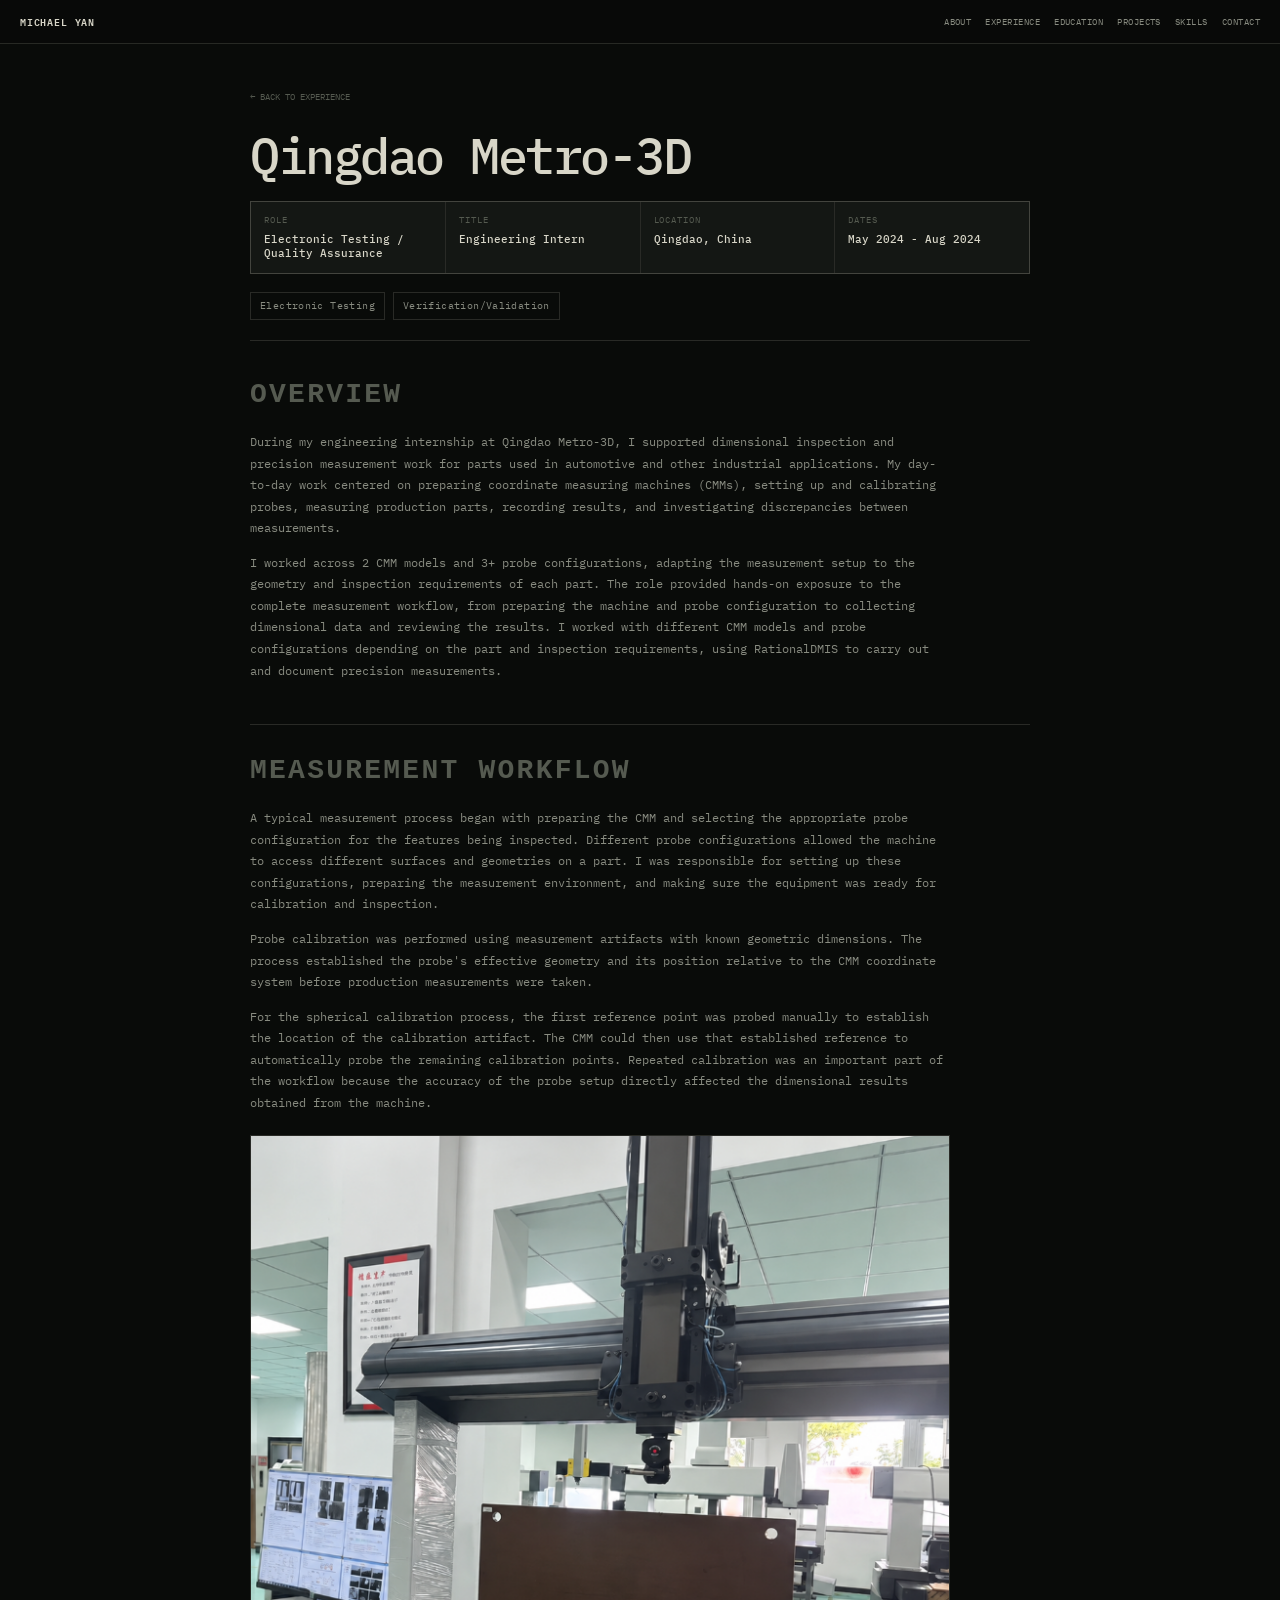
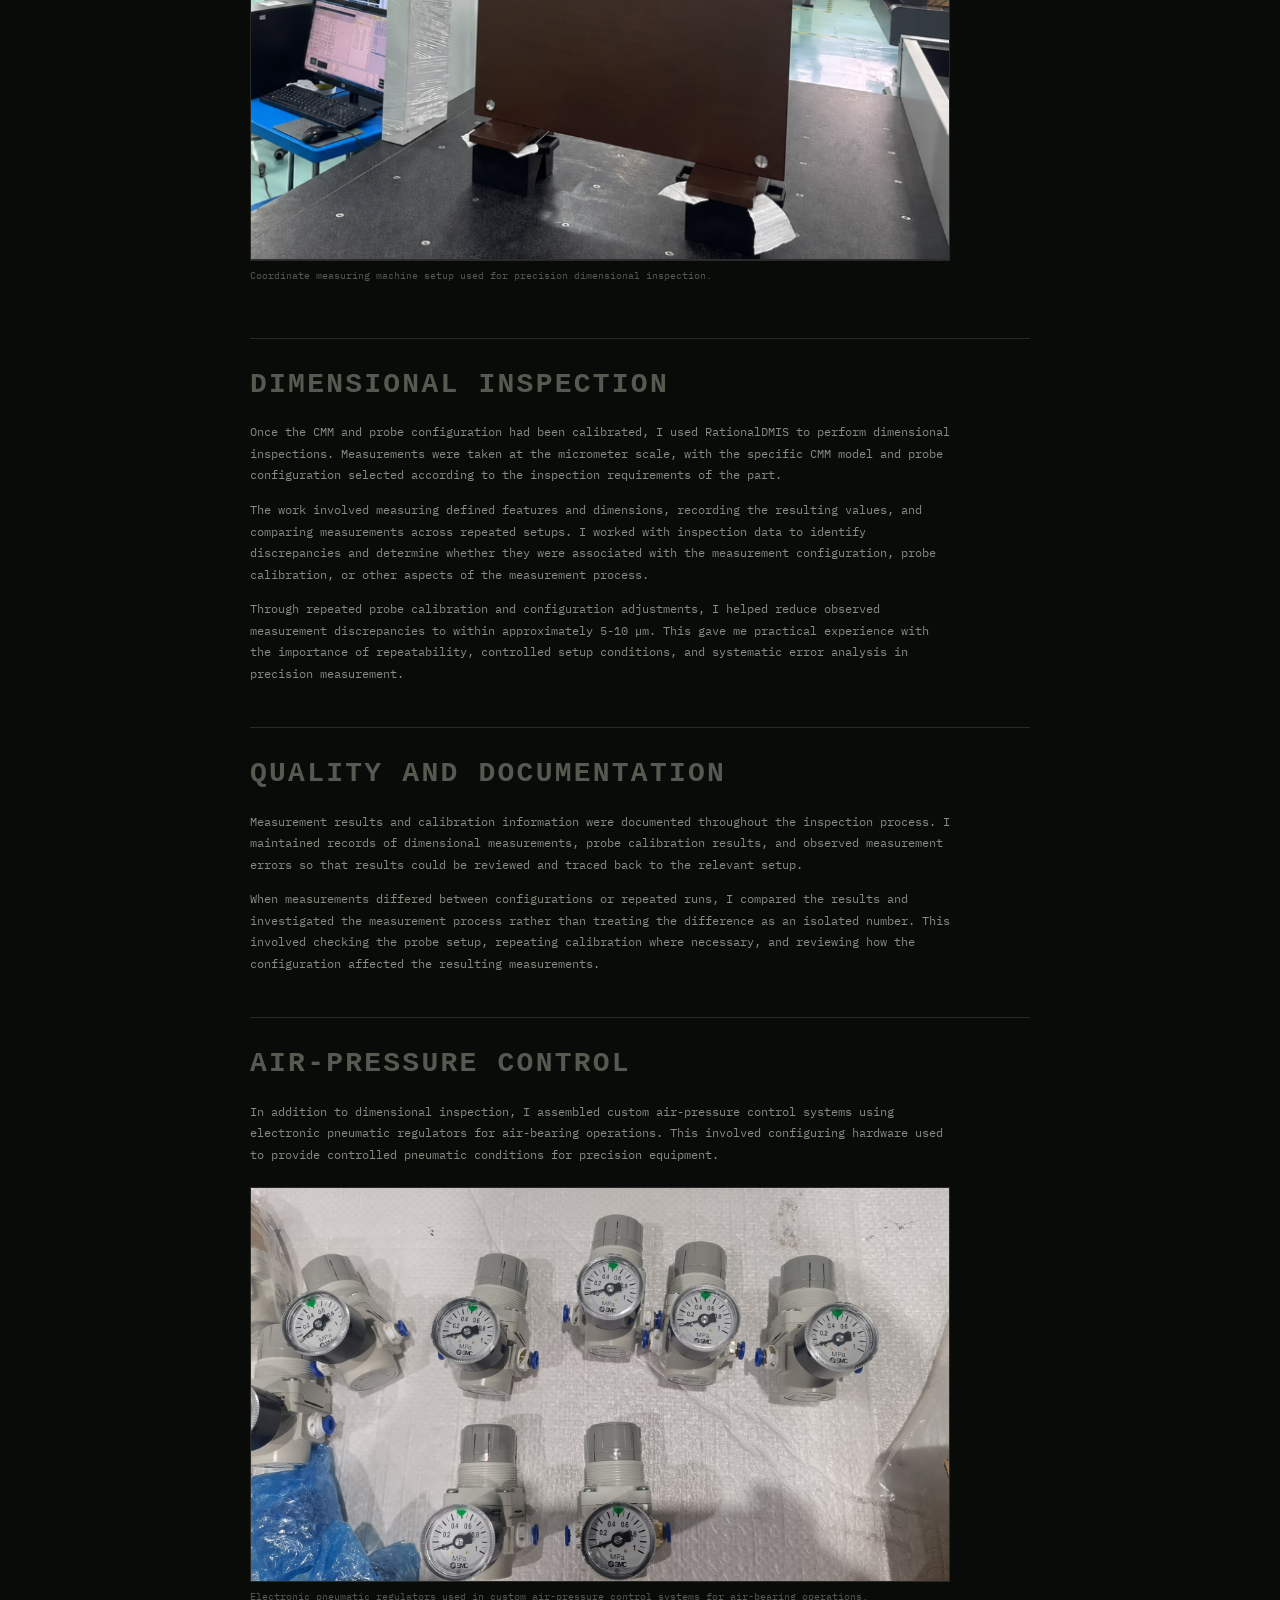
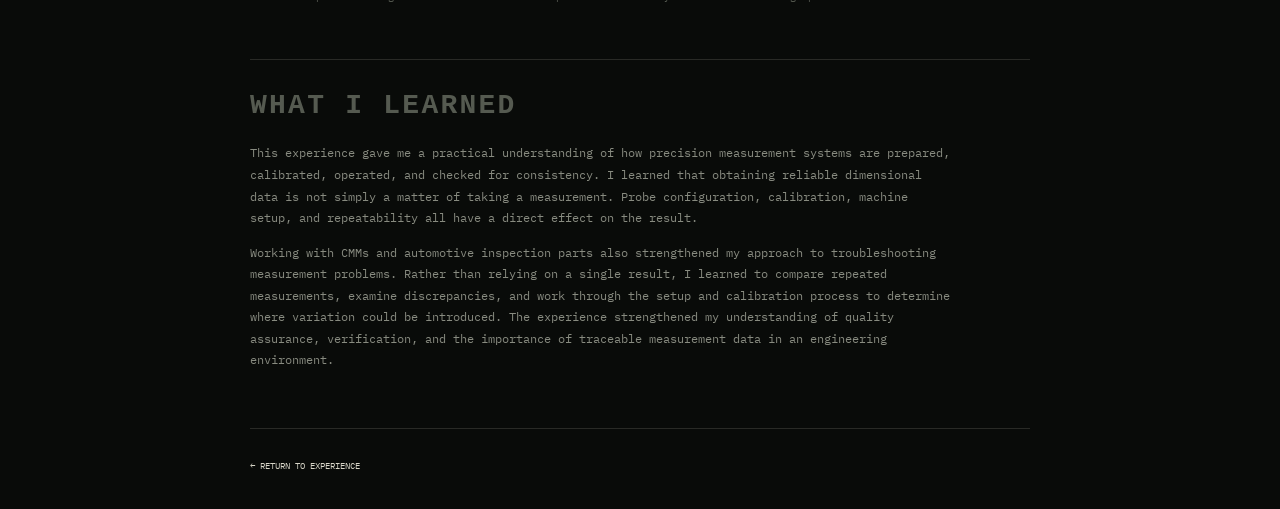
==== commit b0335f92: "Update qingdao-metro-3d.html" ====
--- a/experience/qingdao-metro-3d.html
+++ b/experience/qingdao-metro-3d.html
@@ -9,7 +9,7 @@
 
   <style>
     .experience-main-heading {
-      font-size: clamp(1.45rem, 2.6vw, 2.1rem);
+      font-size: clamp(1.25rem, 2.2vw, 1.75rem);
       font-weight: 700;
       letter-spacing: 0.08em;
       line-height: 1.15;
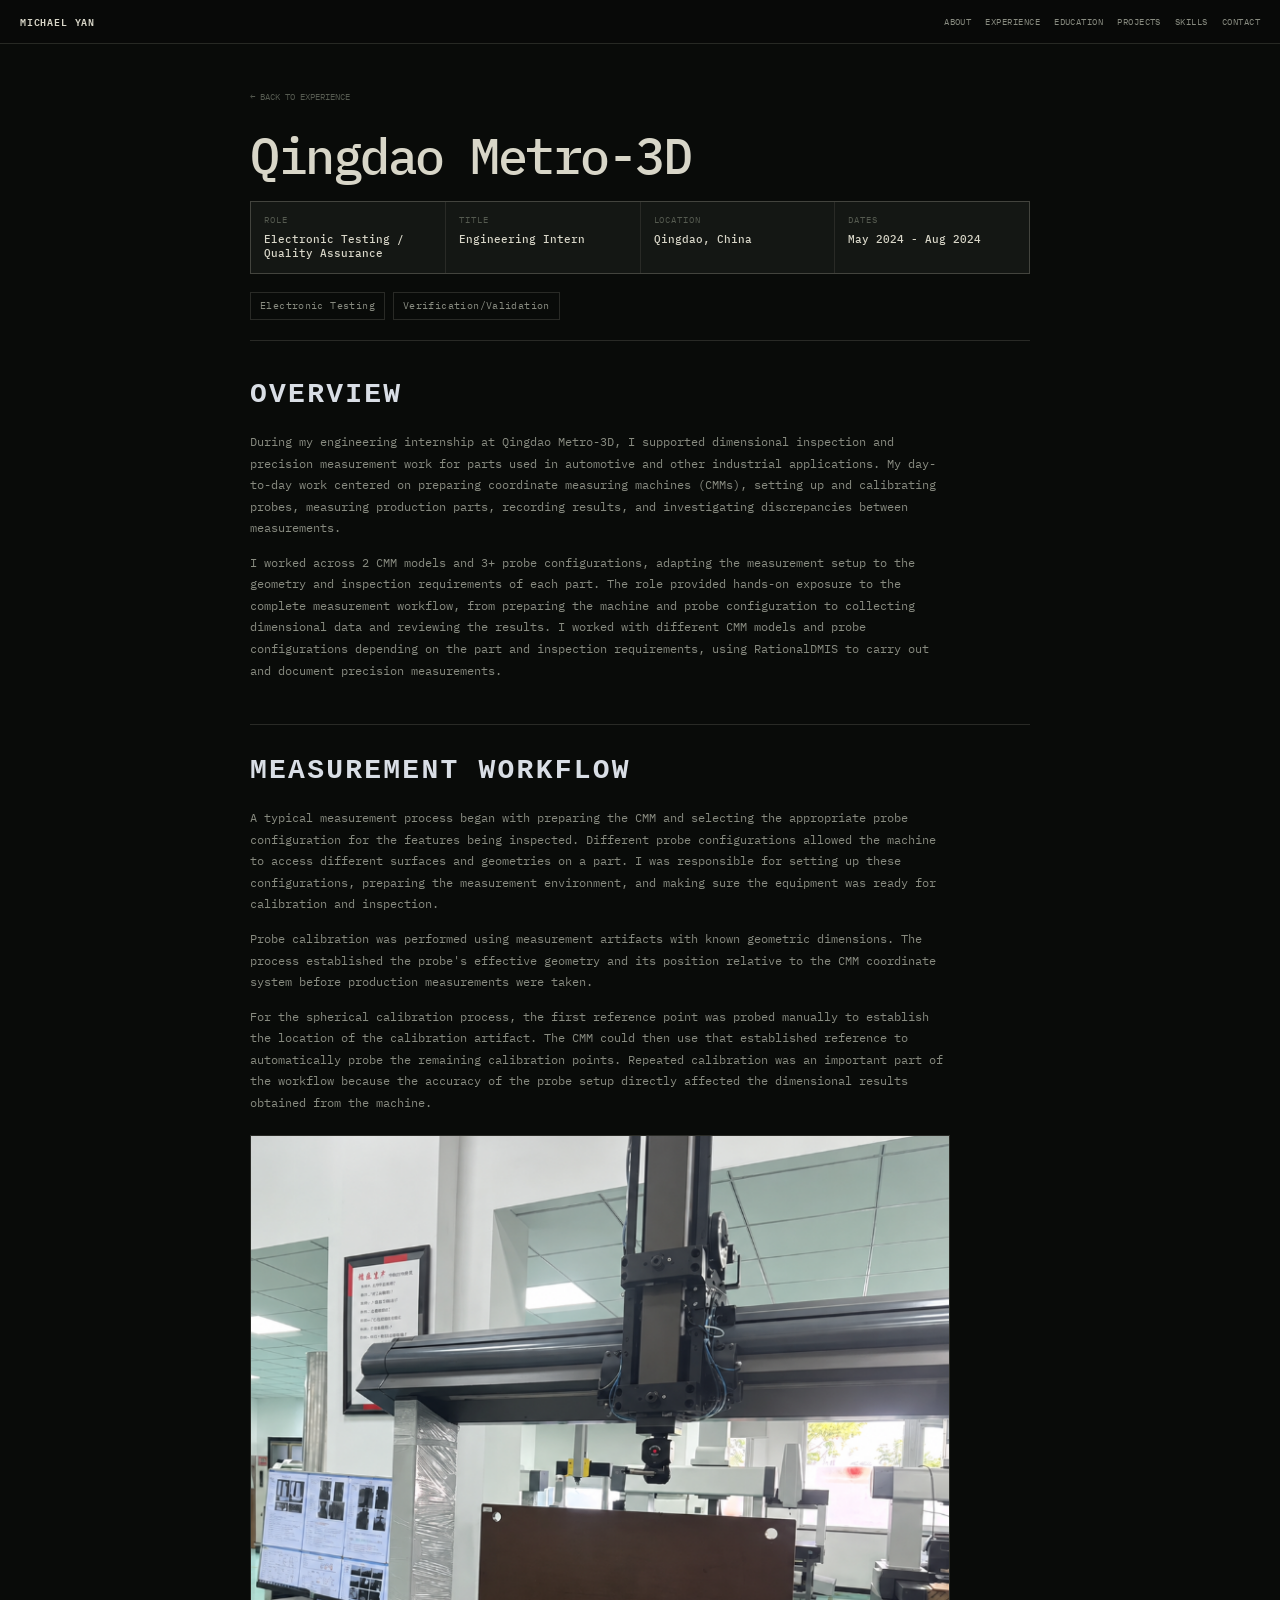
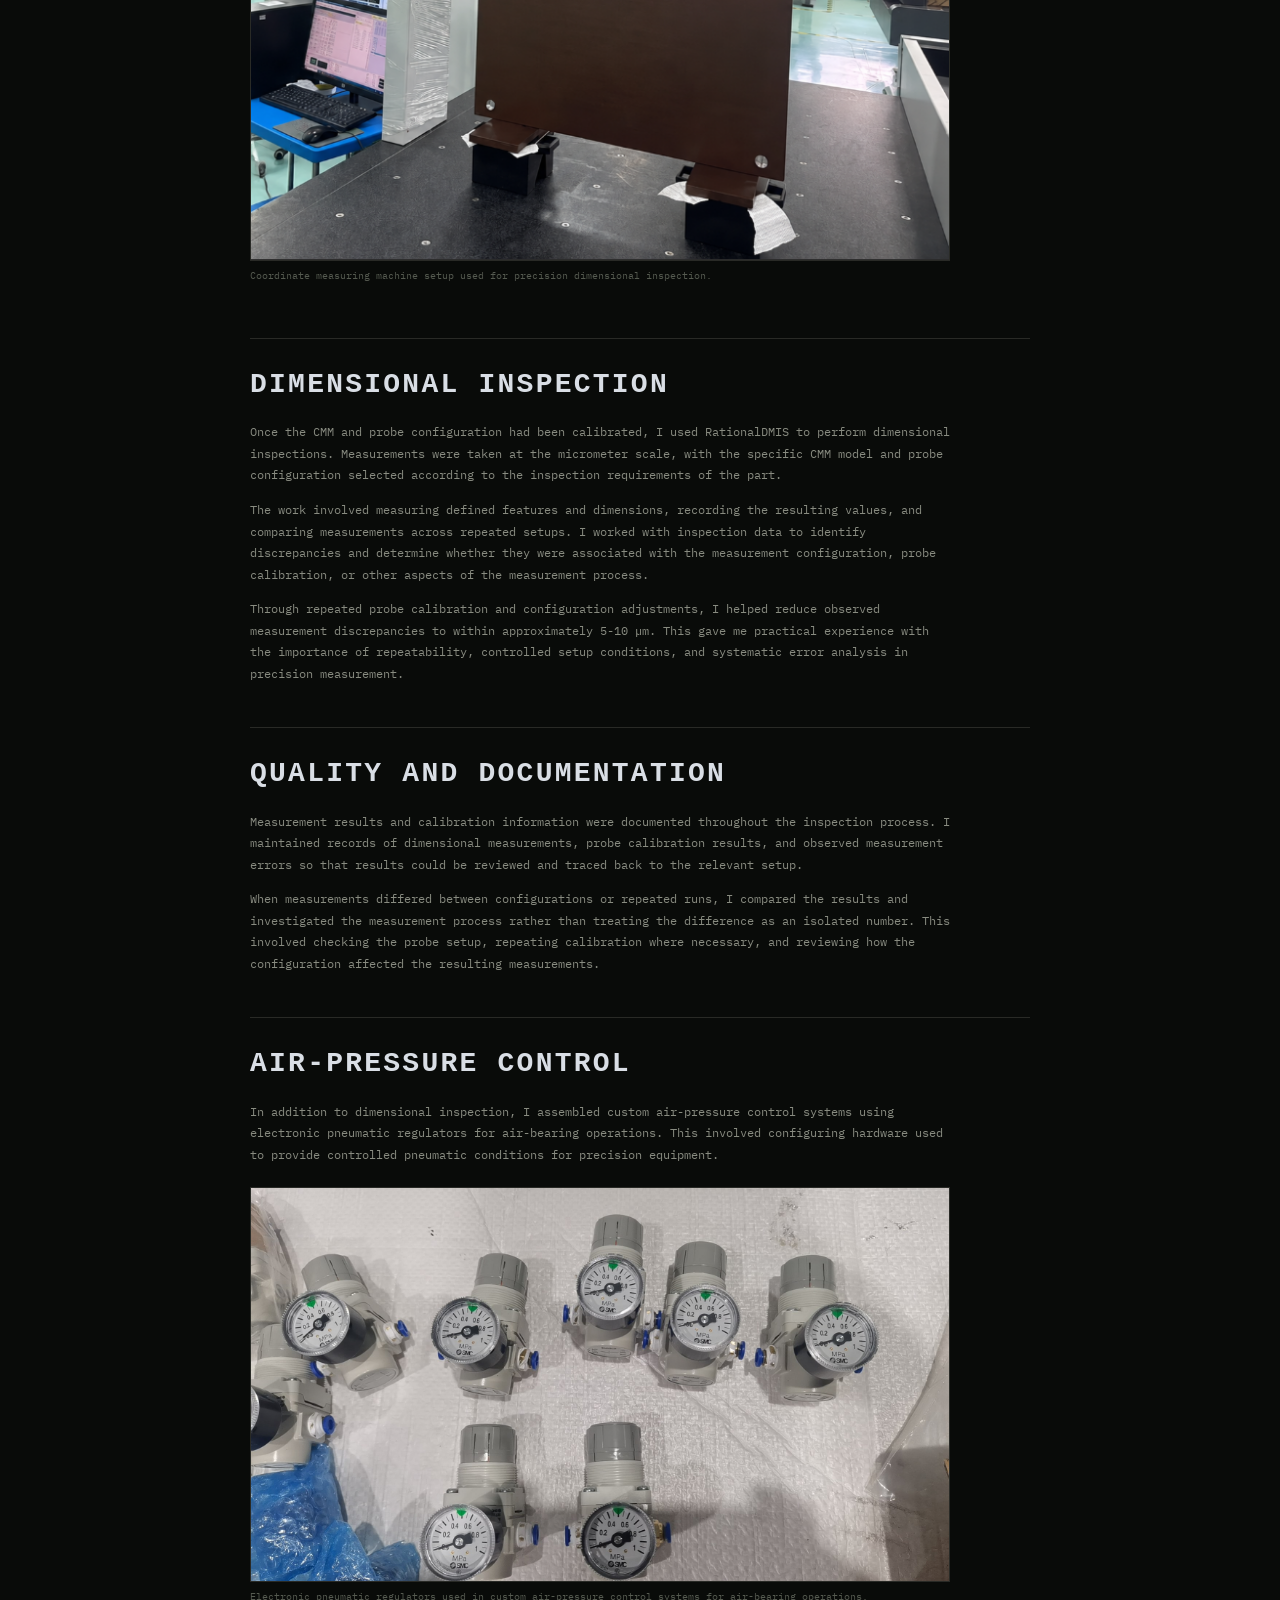
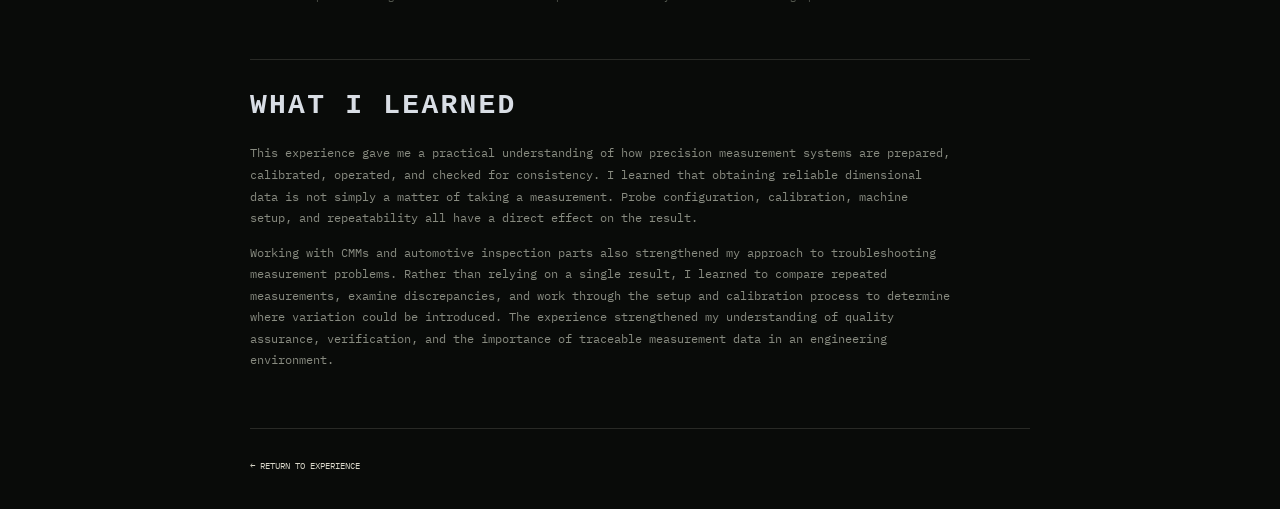
==== commit 40e3cea9: "Update qingdao-metro-3d.html" ====
--- a/experience/qingdao-metro-3d.html
+++ b/experience/qingdao-metro-3d.html
@@ -14,6 +14,7 @@
       letter-spacing: 0.08em;
       line-height: 1.15;
       margin-bottom: 1.25rem;
+      color: #d9dee5;
     }
   </style>
 </head>
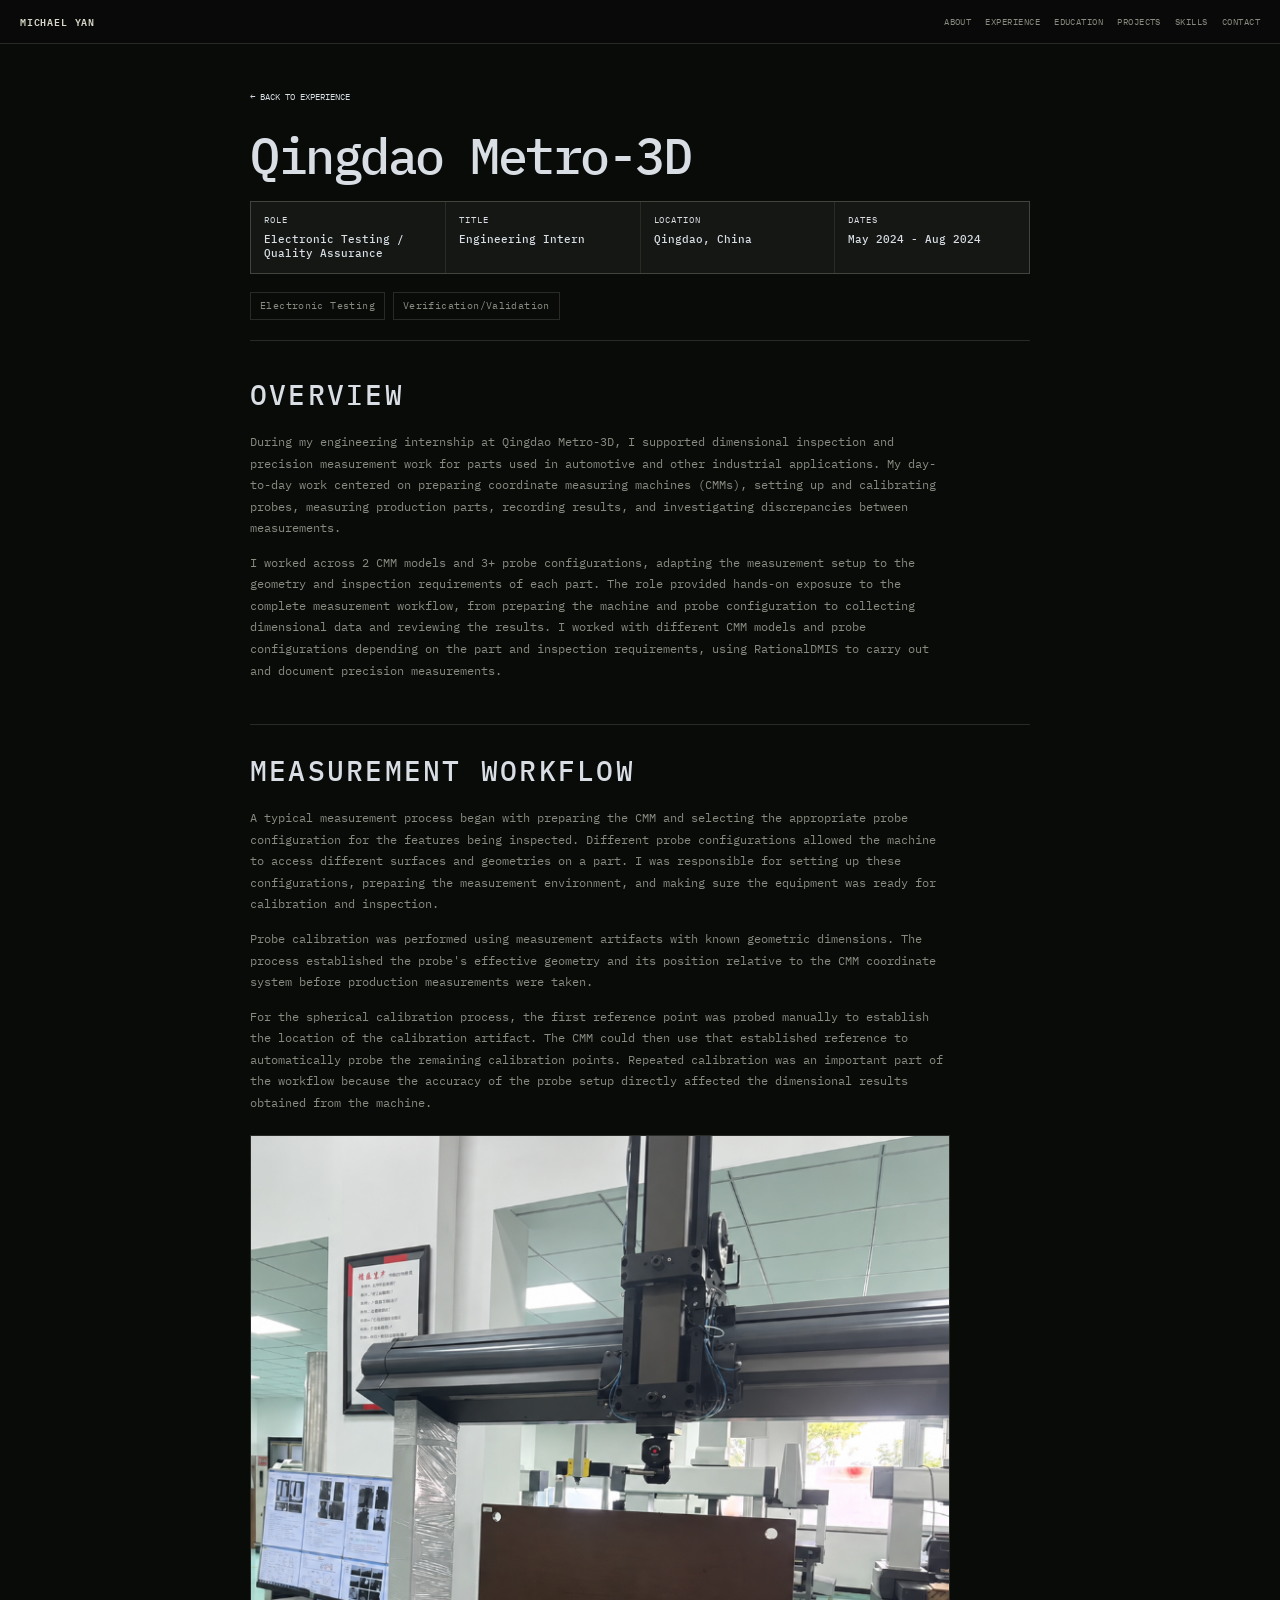
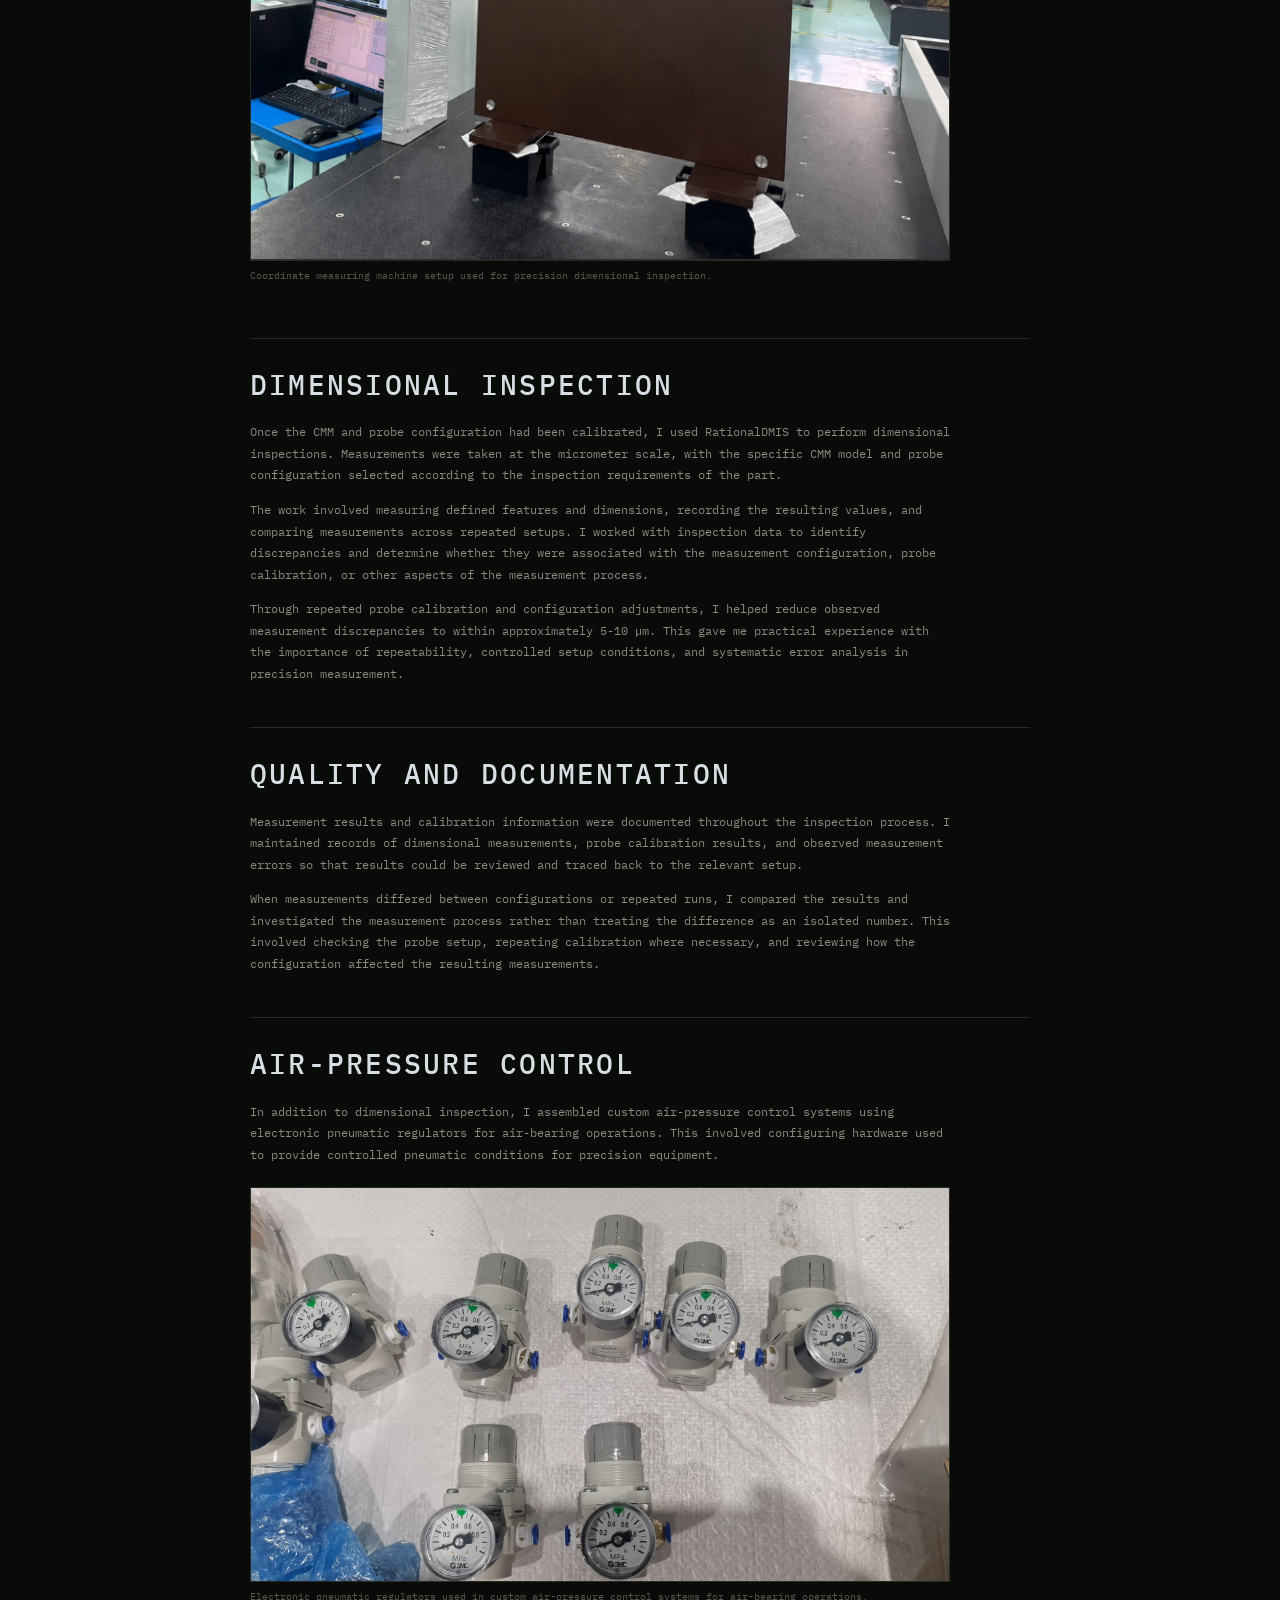
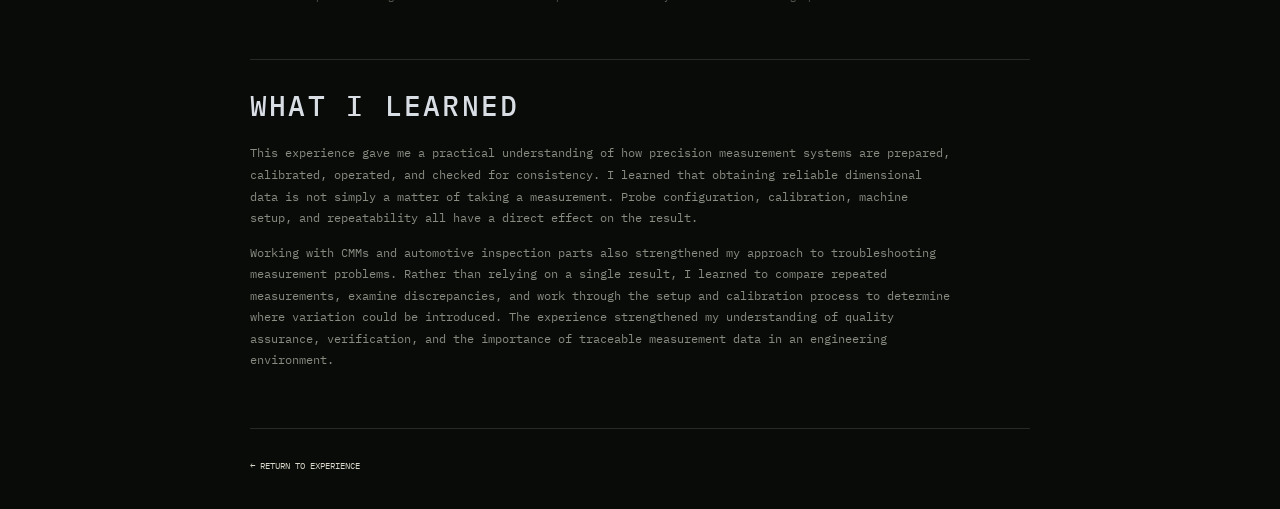
==== commit f1a86251: "Update qingdao-metro-3d.html" ====
--- a/experience/qingdao-metro-3d.html
+++ b/experience/qingdao-metro-3d.html
@@ -10,7 +10,7 @@
   <style>
     .experience-main-heading {
       font-size: clamp(1.25rem, 2.2vw, 1.75rem);
-      font-weight: 700;
+      font-weight: 500;
       letter-spacing: 0.08em;
       line-height: 1.15;
       margin-bottom: 1.25rem;
--- a/style.css
+++ b/style.css
@@ -121,7 +121,7 @@
 .project-header { padding: 26px 0 20px; border-bottom: 1px solid var(--line); }
 .project-header h1 { font-size: clamp(1.8rem, 5vw, 3.1rem); margin: 0 0 8px; }
 .project-intro { max-width: 650px; font-size: .82rem; color: var(--muted); }
-.project-section-title { margin: 20px 0 8px; color: var(--dim); font-size: .58rem; letter-spacing: .1em; }
+.project-section-title { margin: 20px 0 8px; color: var(--dim); font-size: 1.25rem; letter-spacing: .1em; }
 .detail-grid { display: grid; grid-template-columns: repeat(2, 1fr); gap: 1px; background: var(--line); border: 1px solid var(--line); }
 .detail-box { padding: 13px; background: var(--panel); }
 .detail-box h2 { font-size: .7rem; color: var(--text); margin-bottom: 10px; letter-spacing: .06em; }
@@ -166,7 +166,7 @@
 /* v9 refinements: compact technical portfolio, inspired by the reference site's hierarchy */
 .section { margin-top: 82px; margin-bottom: 82px; }
 .section-heading { display:flex; align-items:center; gap:14px; margin-bottom:24px; }
-.section-heading h2 { margin:0; font-size:.78rem; letter-spacing:.16em; font-weight:500; }
+.section-heading h2 { margin:0; font-size:1.25rem; letter-spacing:.16em; font-weight:500; }
 .section-rule { height:1px; flex:1; background:rgba(255,255,255,.14); }
 .education-header, .experience-header { display:flex; align-items:baseline; justify-content:space-between; gap:24px; }
 .education-header h3, .experience-header h3 { margin:0; font-weight:500; }
@@ -422,3 +422,27 @@
     grid-template-columns: 1fr;
   }
 }
+
+/* Unified header and title color */
+h1,
+h2,
+h3,
+h4,
+.section-head span,
+.section-heading h2,
+.project-header h1,
+.project-section-title,
+.detail-box h2,
+.article-kicker,
+.article-section h2,
+.article-section h3,
+.experience-main-heading,
+.experience-kicker,
+.experience-section h2,
+.experience-section h3,
+.experience-meta-item span,
+.experience-meta-item strong,
+.project-crumb {
+  color: #d9dee5;
+}
+
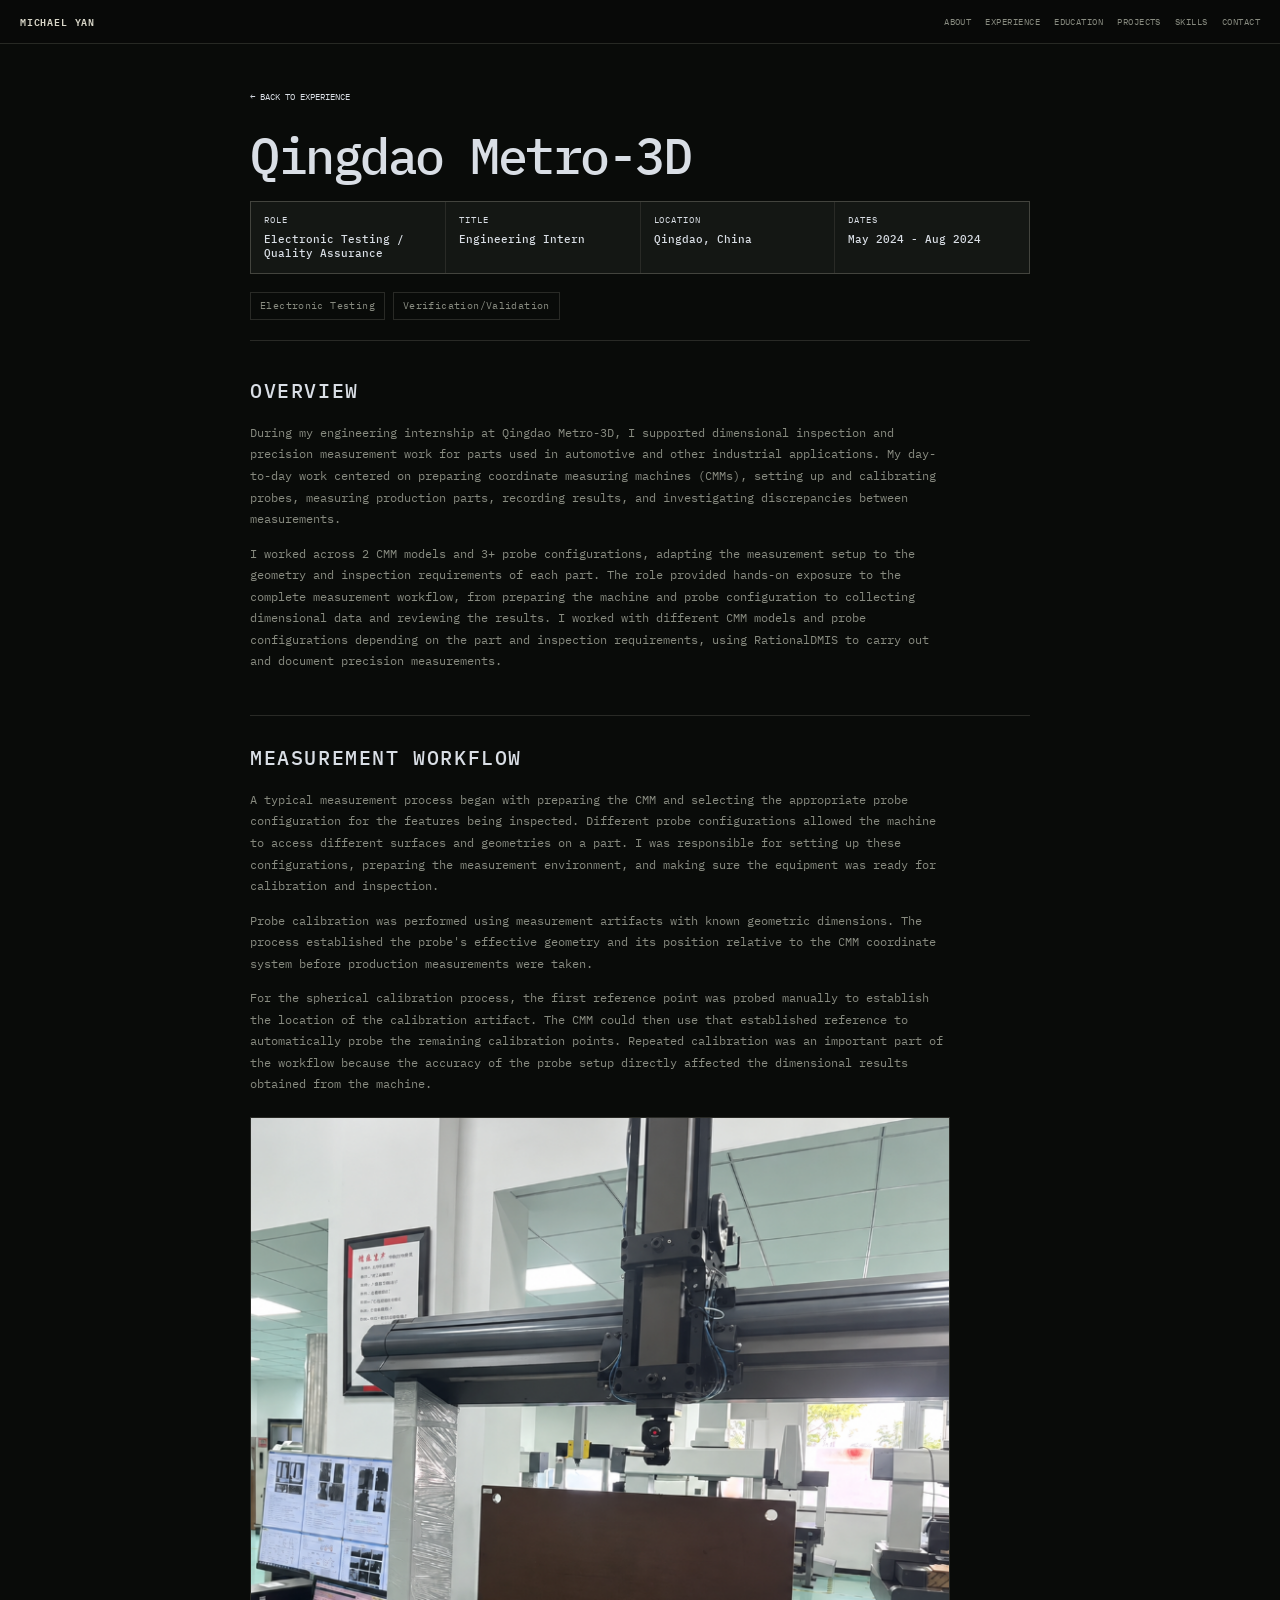
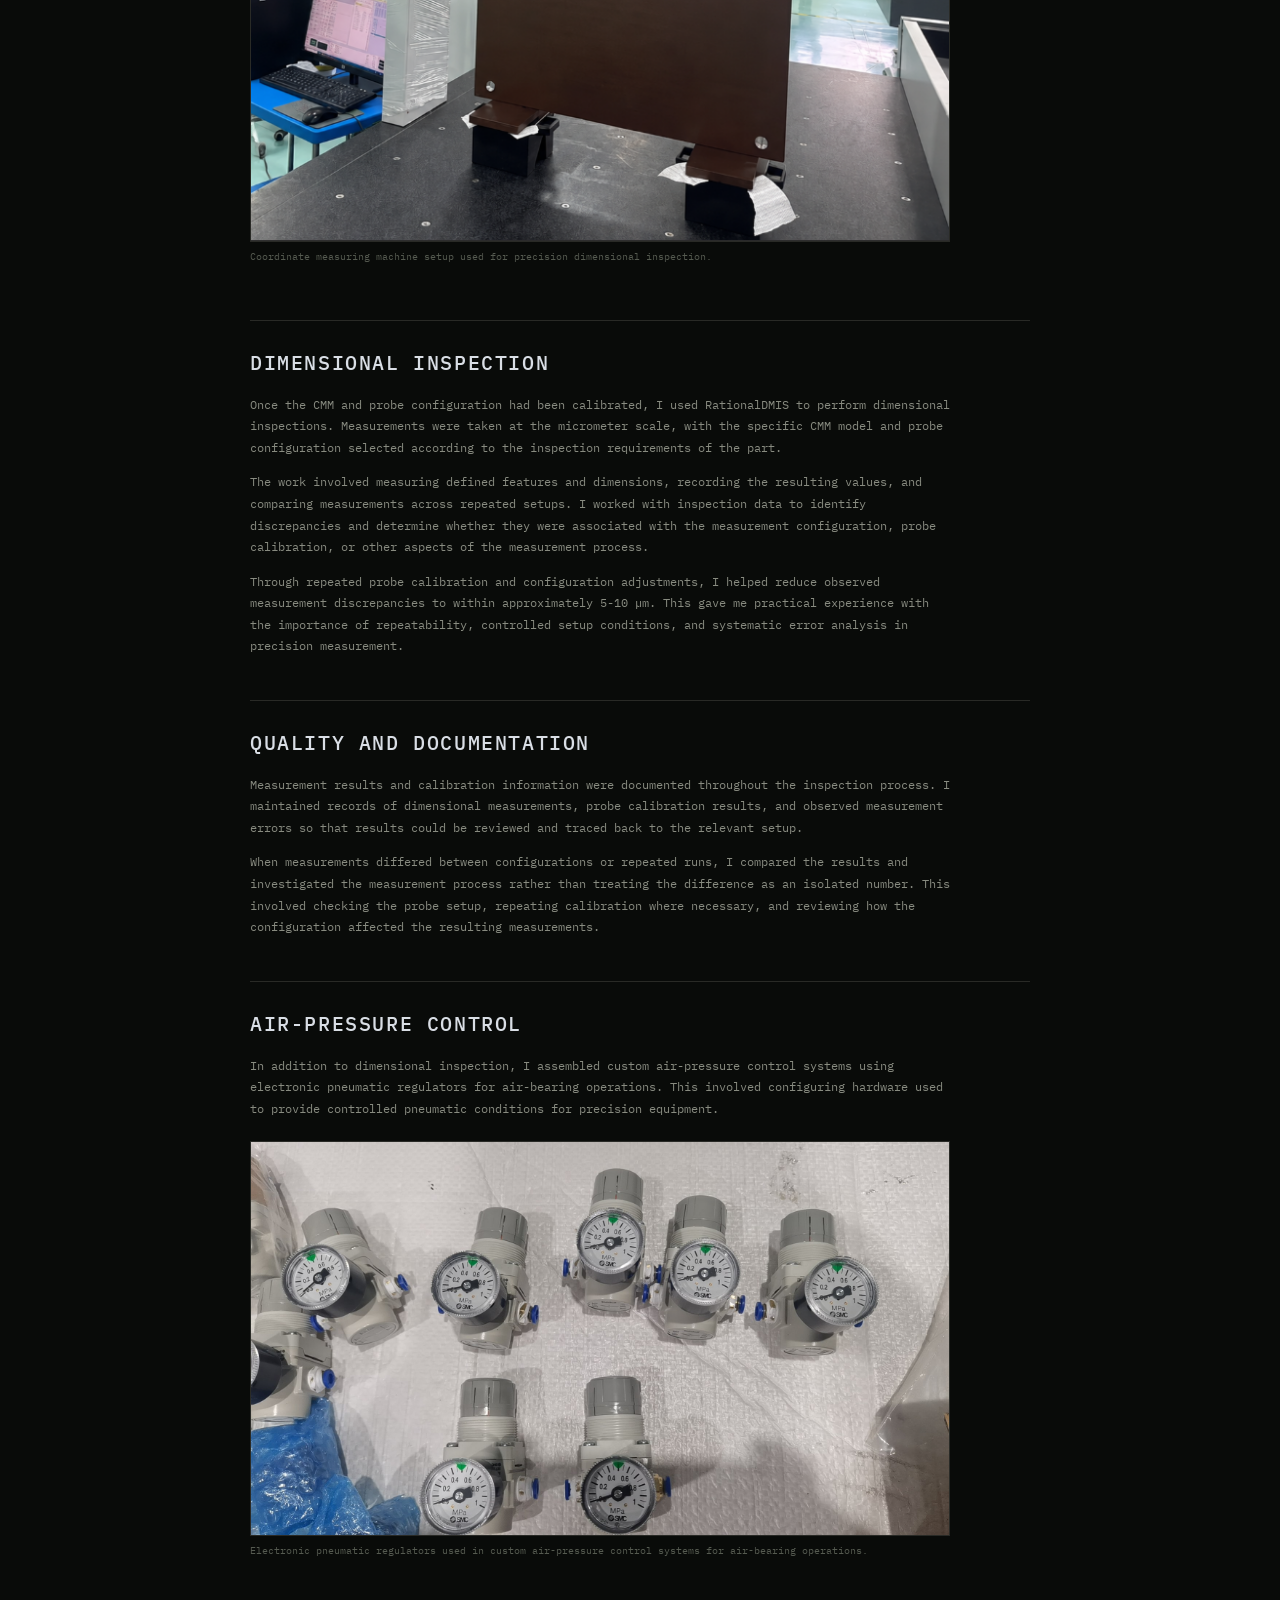
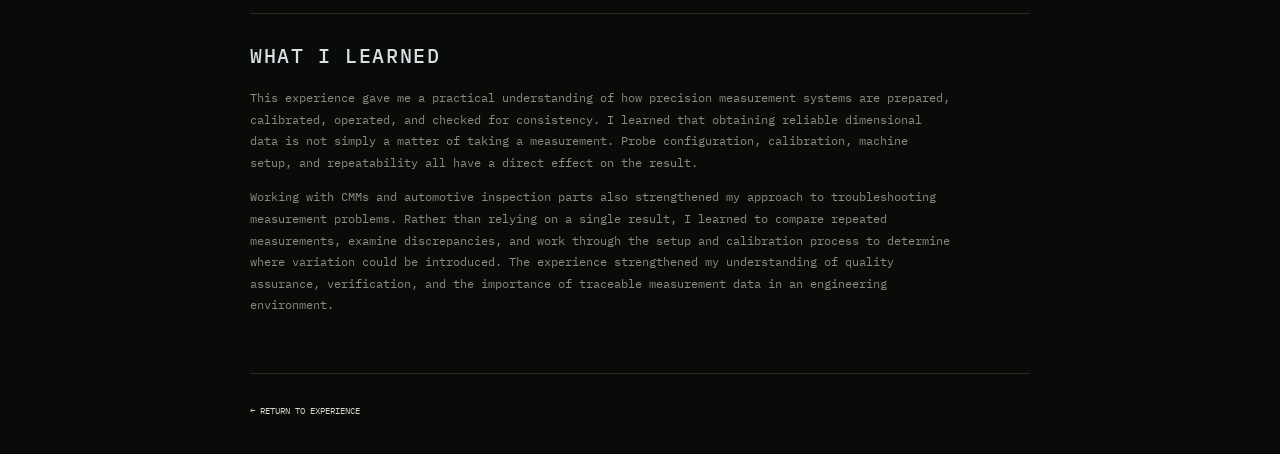
==== commit bde79a26: "Update qingdao-metro-3d.html" ====
--- a/experience/qingdao-metro-3d.html
+++ b/experience/qingdao-metro-3d.html
@@ -9,7 +9,7 @@
 
   <style>
     .experience-main-heading {
-      font-size: clamp(1.25rem, 2.2vw, 1.75rem);
+      font-size: clamp(1.25rem, 2.2vw, 1.25rem);
       font-weight: 500;
       letter-spacing: 0.08em;
       line-height: 1.15;
--- a/style.css
+++ b/style.css
@@ -338,9 +338,9 @@
 }
 .experience-section h2 {
   color: var(--accent);
-  font-size: .84rem;
+  font-size: 1rem;
   font-weight: 500;
-  letter-spacing: .03em;
+  letter-spacing: .16em;
   margin-bottom: 14px;
 }
 .experience-section h3 {
